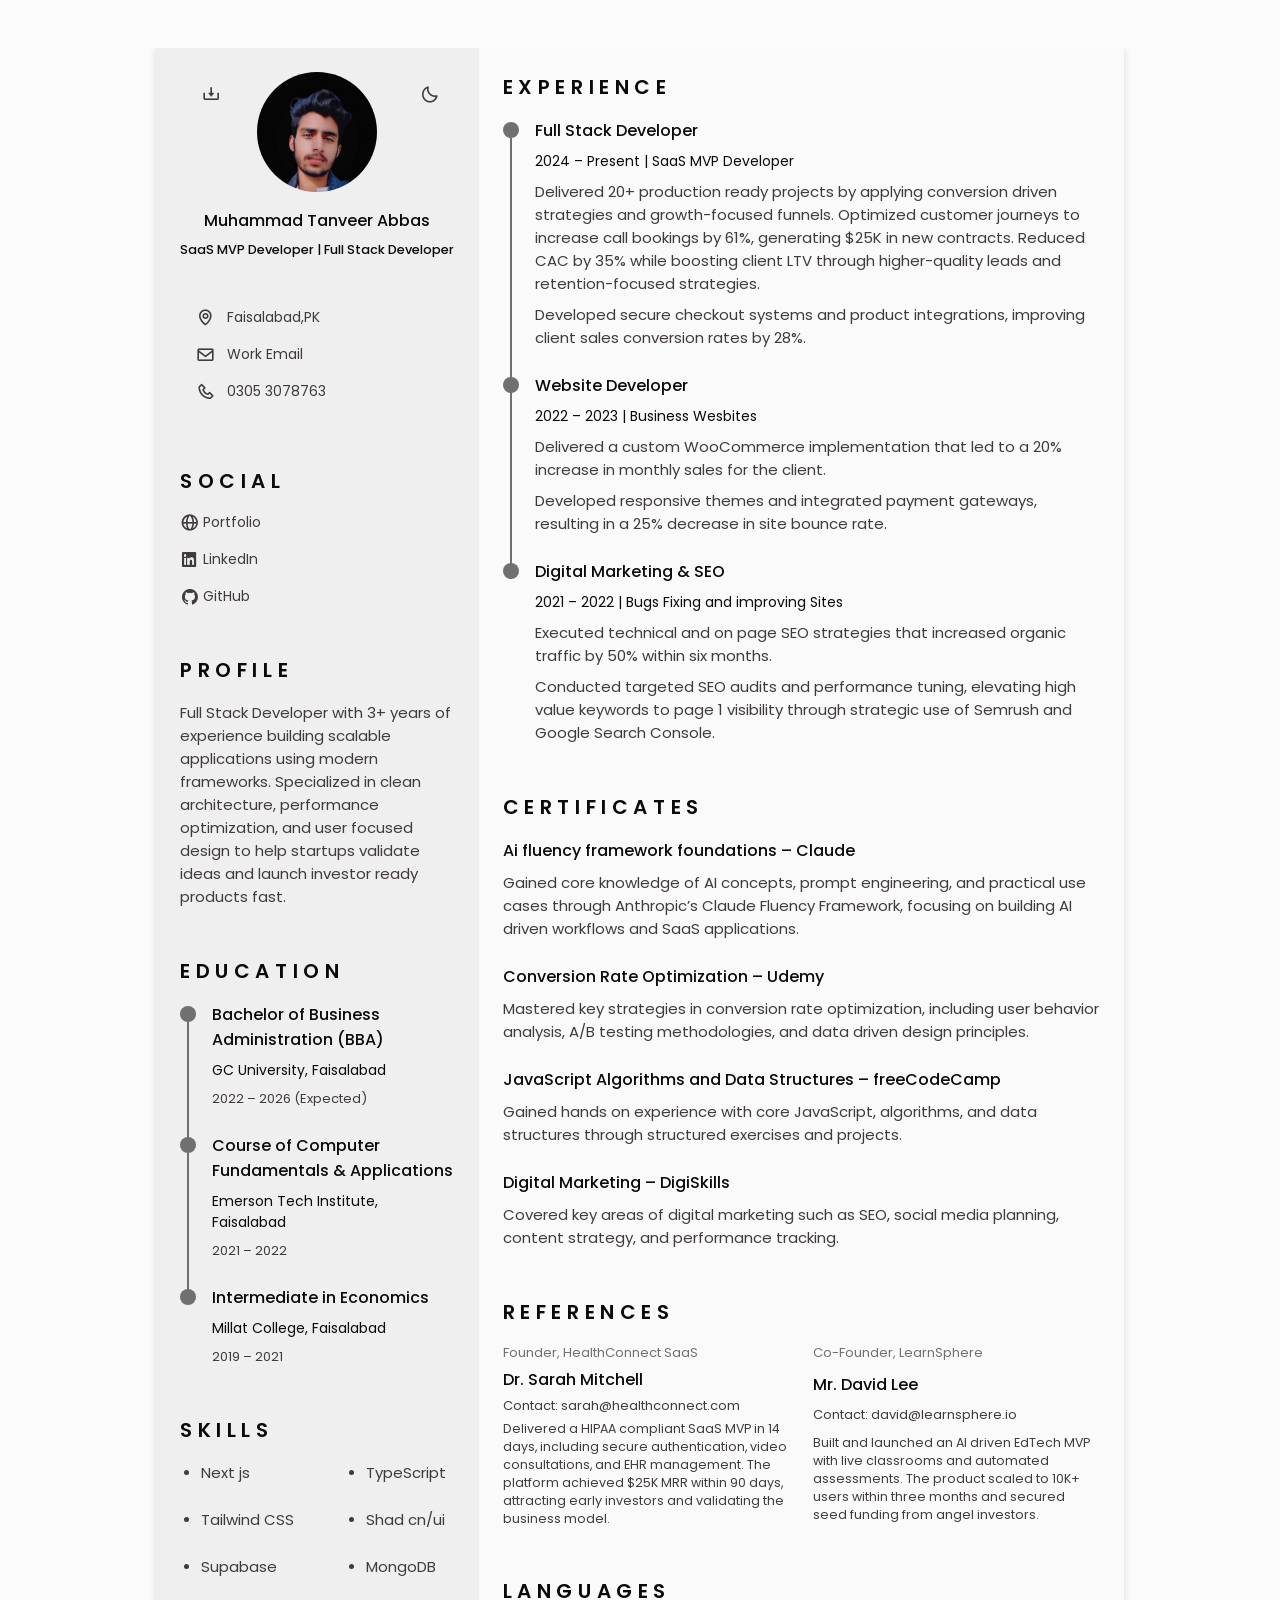
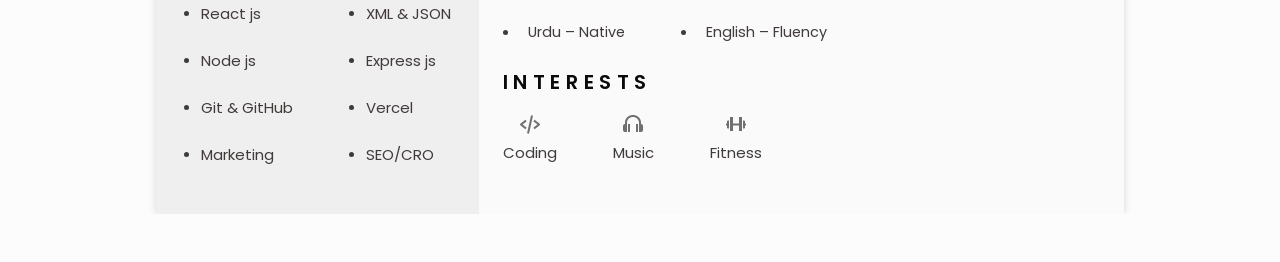
==== index.html @ c530ee08 "Fix Mistakes" ====
<!DOCTYPE html>
<html lang="en">

<head>
    <meta charset="UTF-8">
    <meta name="viewport" content="width=device-width, initial-scale=1.0">
    <link rel="stylesheet" href="https://cdn.jsdelivr.net/npm/boxicons@latest/css/boxicons.min.css">
    <link rel="shortcut icon" href="/assets/favicon.ico" type="image/x-icon">
    <link rel="stylesheet" href="/styles.css">

    <title>Tanveer - Resume</title>
</head>

<body>
    <!--========== HEADER ==========-->
    <header class="l-header" id="header">
        <nav class="nav bd-container">
            <a href="#" class="nav__logo">Tanveer</a>

            <div class="nav__menu" id="nav-menu">
                <ul class="nav__list">
                    <li class="nav__item">
                        <a href="#home" class="nav__link active-link">
                            <i class='bx bx-home nav__icon'></i>Home
                        </a>
                    </li>
                    <li class="nav__item">
                        <a href="#profile" class="nav__link">
                            <i class='bx bx-user nav__icon'></i>Profile
                        </a>
                    </li>
                    <li class="nav__item">
                        <a href="#education" class="nav__link">
                            <i class='bx bx-book nav__icon'></i>Education
                        </a>
                    </li>
                    <li class="nav__item">
                        <a href="#skills" class="nav__link">
                            <i class='bx bx-receipt nav__icon'></i>Skills
                        </a>
                    </li>
                    <li class="nav__item">
                        <a href="#experience" class="nav__link">
                            <i class='bx bx-briefcase-alt nav__icon'></i>Experience
                        </a>
                    </li>
                    <li class="nav__item">
                        <a href="#certificates" class="nav__link">
                            <i class='bx bx-award nav__icon'></i>Certificates
                        </a>
                    </li>
                    <li class="nav__item">
                        <a href="#references" class="nav__link">
                            <i class='bx bx-link-external nav__icon'></i>References
                        </a>
                    </li>
                </ul>
            </div>

            <div class="nav__toggle" id="nav-toggle">
                <i class='bx bx-grid-alt'></i>
            </div>
        </nav>
    </header>

    <main class="l-main bd-container">

        <div class="resume" id="area-cv">
            <div class="resume__left">
                <!--========== HOME ==========-->
                <section class="home" id="home">
                    <div class="home__container section bd-grid">
                        <div class="home__data bd-grid">
                            <!-- Download CV button -->
                            <button id="download-button" title="Download CV">
                                <i class="bx bx-download"></i>
                            </button>

                            <img src="assets/Me.webp" alt="" class="home__img">

                            <h1 class="home__title">Muhammad Tanveer Abbas</h1>
                            <h3 class="home__profession">SaaS MVP Developer | Full Stack Developer</h3>
                        </div>


                        <div class="home__address bd-grid">
                            <span class="home__information home__information--small">
                                <i class='bx bx-map home__icon'></i> Faisalabad,PK
                            </span>
                            <span class="home__information">
                                <i class='bx bx-envelope home__icon'></i>
                                <a href="mailto:muhammadtanveerabbas.dev@gmail.com" target="_blank" class="social__link"
                                    rel="noopener noreferrer">
                                    Work Email
                                </a>
                            </span>
                            <span class="home__information">
                                <i class='bx bx-phone home__icon'></i> 0305 3078763
                            </span>
                        </div>

                        <!-- Theme change button -->
                        <i class='bx bx-moon change-theme' title="Theme" id="theme-button"></i>
                </section>

                <!--========== SOCIAL ==========-->
                <section class="social section">
                    <h2 class="section-title">SOCIAL</h2>
                    <div class="social__container bd-grid">
                        <div class="social__group">
                            <a href="https://muhammadtanveerabbas.vercel.app/" target="_blank" class="social__link"
                                rel="noopener noreferrer">
                                <i class="bx bx-globe social__icon"></i> Portfolio
                            </a>
                            <a href="https://www.linkedin.com/in/muhammadtanveerabbas" target="_blank"
                                class="social__link" rel="noopener noreferrer">
                                <i class="bx bxl-linkedin-square social__icon"></i> LinkedIn
                            </a>
                            <a href="https://github.com/muhammadTanveerAbbas" target="_blank" class="social__link"
                                rel="noopener noreferrer">
                                <i class="bx bxl-github social__icon"></i> GitHub
                            </a>
                        </div>
                    </div>
                </section>

                <!--========== PROFILE ==========-->
                <section class="profile section" id="profile">
                    <h2 class="section-title">Profile</h2>
                    <p class="profile__description">
                        Full Stack Developer with 3+ years of experience building scalable applications using modern
                        frameworks. Specialized in clean architecture, performance optimization, and user focused design
                        to help startups validate ideas and launch investor ready products fast.
                    </p>
                </section>

                <!--========== EDUCATION ==========-->
                <section class="education section" id="education">
                    <h2 class="section-title">Education</h2>

                    <div class="education__container bd-grid">

                        <!-- BBA Program -->
                        <div class="education__content">
                            <div class="education__time">
                                <span class="education__rounder"></span>
                                <span class="education__line"></span>
                            </div>

                            <div class="education__data bd-grid">
                                <h3 class="education__title">Bachelor of Business Administration (BBA)</h3>
                                <span class="education__studies">GC University, Faisalabad</span>
                                <span class="education__year">2022 – 2026 (Expected)</span>
                            </div>
                        </div>

                        <!-- Computer Course -->
                        <div class="education__content">
                            <div class="education__time">
                                <span class="education__rounder"></span>
                                <span class="education__line"></span>
                            </div>

                            <div class="education__data bd-grid">
                                <h3 class="education__title">Course of Computer Fundamentals & Applications</h3>
                                <span class="education__studies">Emerson Tech Institute, Faisalabad</span>
                                <span class="education__year">2021 – 2022</span>
                            </div>
                        </div>

                        <!-- Intermediate -->
                        <div class="education__content">
                            <div class="education__time">
                                <span class="education__rounder"></span>
                            </div>

                            <div class="education__data bd-grid">
                                <h3 class="education__title">Intermediate in Economics</h3>
                                <span class="education__studies">Millat College, Faisalabad</span>
                                <span class="education__year">2019 – 2021</span>
                            </div>
                        </div>

                    </div>
                </section>




                <!--========== SKILLS  ==========-->
                <section class="skills section" id="skills">
                    <h2 class="section-title">Skills</h2>

                    <div class="skills__content bd-grid">
                        <ul class="skills__data">
                            <li class="skills__name">
                                <span class="skills__circle"></span> Next js
                            </li>
                            <li class="skills__name">
                                <span class="skills__circle"></span> Tailwind CSS
                            </li>
                            <li class="skills__name">
                                <span class="skills__circle"></span> Supabase
                            </li>
                            <li class="skills__name">
                                <span class="skills__circle"></span> React js
                            </li>
                            <li class="skills__name">
                                <span class="skills__circle"></span> Node js
                            </li>
                            <li class="skills__name">
                                <span class="skills__circle"></span> Git & GitHub
                            </li>
                            <li class="skills__name">
                                <span class="skills__circle"></span> Marketing
                            </li>
                        </ul>

                        <ul class="skills__data">
                            <li class="skills__name">
                                <span class="skills__circle"></span> TypeScript
                            </li>
                            <li class="skills__name">
                                <span class="skills__circle"></span> Shad cn/ui
                            </li>
                            <li class="skills__name">
                                <span class="skills__circle"></span> MongoDB
                            </li>
                            <li class="skills__name">
                                <span class="skills__circle"></span> XML & JSON
                            </li>
                            <li class="skills__name">
                                <span class="skills__circle"></span> Express js
                            </li>
                            <li class="skills__name">
                                <span class="skills__circle"></span> Vercel
                            </li>
                            <li class="skills__name">
                                <span class="skills__circle"></span> SEO/CRO
                            </li>
                        </ul>
                    </div>
                </section>


            </div>

            <div class="resume__right">
                <!--========== EXPERIENCE ==========-->
                <section class="experience section" id="experience">
                    <h2 class="section-title">Experience</h2>

                    <div class="experience__container bd-grid">

                        <!-- Full Stack Developer -->
                        <div class="experience__content">
                            <div class="experience__time">
                                <span class="experience__rounder"></span>
                                <span class="experience__line"></span>
                            </div>
                            <div class="experience__data bd-grid">
                                <h3 class="experience__title">Full Stack Developer</h3>
                                <span class="experience__company">2024 – Present | SaaS MVP Developer</span>

                                <p class="experience__description">
                                    Delivered 20+ production ready projects by applying conversion driven strategies and
                                    growth-focused funnels. Optimized customer journeys to increase call bookings by
                                    61%, generating $25K in new contracts. Reduced CAC by 35% while boosting client LTV
                                    through higher-quality leads and retention-focused strategies.
                                </p>

                                <p class="experience__description">
                                    Developed secure checkout systems and product integrations, improving
                                    client sales conversion rates by 28%.
                                </p>
                            </div>

                        </div>

                        <!-- Website Developer -->
                        <div class="experience__content">
                            <div class="experience__time">
                                <span class="experience__rounder"></span>
                                <span class="experience__line"></span>
                            </div>
                            <div class="experience__data bd-grid">
                                <h3 class="experience__title">Website Developer</h3>
                                <span class="experience__company">2022 – 2023 | Business Wesbites</span>
                                <p class="experience__description">Delivered a custom WooCommerce implementation that
                                    led to a 20% increase in monthly sales for the client.</p>
                                <p class="experience__description">Developed responsive themes and integrated payment
                                    gateways, resulting in a 25% decrease in site bounce rate.</p>
                            </div>
                        </div>

                        <!-- SEO & Digital Marketing -->
                        <div class="experience__content">
                            <div class="experience__time">
                                <span class="experience__rounder"></span>
                                <!-- No line for last item -->
                            </div>
                            <div class="experience__data bd-grid">
                                <h3 class="experience__title">Digital Marketing & SEO</h3>
                                <span class="experience__company">2021 – 2022 | Bugs Fixing and improving Sites</span>
                                <p class="experience__description">Executed technical and on page SEO strategies that
                                    increased organic traffic by 50% within six months.</p>
                                <p class="experience__description">Conducted targeted SEO audits and performance tuning,
                                    elevating high value keywords to page 1 visibility through strategic use of Semrush
                                    and Google Search Console.</p>
                            </div>
                        </div>

                    </div>
                </section>

                <!--========== CERTIFICATES ==========-->
                <section class="certificate section" id="certificates">
                    <h2 class="section-title">Certificates</h2>

                    <div class="certificate__container bd-grid">
                        <!--  Ai fluency framework foundations -->
                        <div class="certificate__content">
                            <h3 class="certificate__title">Ai fluency framework foundations – Claude</h3>
                            <p class="certificate__description">
                                Gained core knowledge of AI concepts, prompt engineering, and practical use cases
                                through Anthropic’s Claude Fluency Framework, focusing on building AI driven workflows
                                and SaaS applications.
                            </p>
                        </div>

                        <!-- Conversion Rate Optimization -->
                        <div class="certificate__content">
                            <h3 class="certificate__title">Conversion Rate Optimization – Udemy</h3>
                            <p class="certificate__description">
                                Mastered key strategies in conversion rate optimization, including user behavior
                                analysis, A/B testing methodologies,
                                and data driven design principles.
                            </p>
                        </div>

                        <!-- JavaScript Algorithms and Data Structures -->
                        <div class="certificate__content">
                            <h3 class="certificate__title">JavaScript Algorithms and Data Structures – freeCodeCamp</h3>
                            <p class="certificate__description">
                                Gained hands on experience with core JavaScript, algorithms, and data structures through
                                structured exercises and projects.
                            </p>
                        </div>

                        <!-- Digital Marketing Certificate -->
                        <div class="certificate__content">
                            <h3 class="certificate__title">Digital Marketing – DigiSkills</h3>
                            <p class="certificate__description">
                                Covered key areas of digital marketing such as SEO, social media planning, content
                                strategy, and performance tracking.
                            </p>
                        </div>

                    </div>
                </section>

                <!--========== REFERENCES ==========-->
                <section class="references section" id="references">
                    <h2 class="section-title">References</h2>

                    <div class="references__container bd-grid">

                        <!-- Healthcare SaaS Founder -->
                        <div class="references__content bd-grid">
                            <span class="references__subtitle">Founder, HealthConnect SaaS</span>
                            <h3 class="references__title">Dr. Sarah Mitchell</h3>
                            <ul class="references__contact">
                                <li>Contact: sarah@healthconnect.com</li>
                            </ul>
                            <small>
                                Delivered a HIPAA compliant SaaS MVP in 14 days, including secure authentication, video
                                consultations,
                                and EHR management. The platform achieved $25K MRR within 90 days, attracting early
                                investors
                                and validating the business model.
                            </small>
                        </div>

                        <!-- EdTech SaaS Founder -->
                        <div class="references__content bd-grid">
                            <span class="references__subtitle">Co-Founder, LearnSphere</span>
                            <h3 class="references__title">Mr. David Lee</h3>
                            <ul class="references__contact">
                                <li>Contact: david@learnsphere.io</li>
                            </ul>
                            <small>
                                Built and launched an AI driven EdTech MVP with live classrooms and automated
                                assessments.
                                The product scaled to 10K+ users within three months and secured seed funding from angel
                                investors.
                            </small>
                        </div>

                    </div>
                </section>



                <!--========== LANGUAGES ==========-->
                <section class="languages section" id="languages">
                    <h2 class="section-title">Languages</h2>
                    <div class="languages__container">
                        <ul class="languages__content bd-grid">
                            <li class="languages__name">
                                <span class="languages__circle"></span> Urdu – Native
                            </li>
                            <li class="languages__name">
                                <span class="languages__circle"></span> English – Fluency
                            </li>
                        </ul>
                    </div>
                </section>

                <!--========== INTERESTS ==========-->
                <section class="interests section" id="interests" style="margin-top: 0; padding-top: 0;">
                    <h2 class="section-title" style="margin-bottom: 1rem;">Interests</h2>
                    <div class="interests__container bd-grid">

                        <div class="interests__content">
                            <i class='bx bx-code-alt interests__icon'></i>
                            <span class="interests__name">Coding </span>
                        </div>

                        <div class="interests__content">
                            <i class='bx bx-headphone interests__icon'></i>
                            <span class="interests__name">Music</span>
                        </div>

                        <div class="interests__content">
                            <i class='bx bx-dumbbell interests__icon'></i>
                            <span class="interests__name">Fitness</span>
                        </div>

                    </div>
                </section>
    </main>

    <!--========== SCROLL TOP ==========-->
    <a href="#" class="scrolltop" id="scroll-top">
        <i class='bx bx-up-arrow-alt scrolltop__icon'></i>
    </a>
    <!--========== MAIN JS ==========-->
    <script src="/script.js"></script>
</body>

</html>
---- styles.css ----
/*===== GOOGLE FONTS =====*/
@import url('https://fonts.googleapis.com/css2?family=Poppins:wght@400;500;600&display=swap');

/*===== VARIABLES CSS =====*/
:root {
  --header-height: 3rem;

  /*========== Colors ==========*/
  --title-color: #0B0A0A;
  --text-color: #403A3A;
  --text-color-light: #707070;
  --container-color: #FAFAFA;
  --container-color-alt: #F0EFEF;
  --body-color: #FCFCFC;

  /*========== Font and typography ==========*/
  --body-font: 'Poppins', sans-serif;
  --h1-font-size: 1.5rem;
  --h2-font-size: 1.25rem;
  --h3-font-size: 1rem;
  --normal-font-size: .938rem;
  --small-font-size: .875rem;
  --smaller-font-size: .813rem;

  /*========== Font weight ==========*/
  --font-medium: 500;
  --font-semi-bold: 600;

  /*========== Margenes ==========*/
  --mb-1: .5rem;
  --mb-2: 1rem;
  --mb-3: 1.5rem;

  /*========== z index ==========*/
  --z-tooltip: 10;
  --z-fixed: 100;
}

/*========== BASE ==========*/
*,
::before,
::after {
  box-sizing: border-box;
}

html {
  scroll-behavior: smooth;
}

/*===== HIDE SCROLLBAR BUT KEEP SCROLL FUNCTIONAL =====*/
body,
html {
  overflow-y: scroll;
  scrollbar-width: none;
  /* Firefox */
  -ms-overflow-style: none;
  /* IE 10+ */
}

body::-webkit-scrollbar,
html::-webkit-scrollbar {
  display: none;
  /* Chrome, Safari, Edge */
}

/*========== Variables Dark theme ==========*/
body.dark-theme {
  --title-color: #F2F2F2;
  --text-color: #BFBFBF;
  --container-color: #212121;
  --container-color-alt: #181616;
  --body-color: #2B2B2B;
}

.home__container {
  position: relative;
}

/* shared positioning & style */
#download-button,
.change-theme {
  position: absolute;
  top: 12%;
  transform: translateY(-50%);
  font-size: 1.2rem;
  background: transparent;
  border: none;
  cursor: pointer;
  color: var(--text-color);
  transition: color .3s;
  z-index: 10;
}

/* download icon just left of the image */
#download-button {
  left: 1rem;
}

/* theme toggle just right of the image */
.change-theme {
  right: 1rem;
}

/* hover states */
#download-button:hover,
.change-theme:hover {
  color: var(--primary-color);
}


/*========== Font size variables to scale cv ==========*/
body.scale-cv {
  --h1-font-size: .938rem;
  --h2-font-size: .938rem;
  --h3-font-size: .875rem;
  --normal-font-size: .813rem;
  --small-font-size: .75rem;
  --smaller-font-size: .688rem;
}



/*========== Classes modified to reduce size and print on A4 sheet ==========*/
.scale-cv .change-theme,
.scale-cv .generate-pdf {
  display: none;
}

.scale-cv .bd-container {
  max-width: 595px;
}

.scale-cv .section {
  padding: 1.5rem 0 .80rem;
}

.scale-cv .section-title {
  margin-bottom: .75rem;
}

.scale-cv .resume__left,
.scale-cv .resume__right {
  padding: 0 1rem;
}

.scale-cv .home__img {
  width: 90px;
  height: 90px;
}

.scale-cv .home__container {
  gap: 1.5rem;
}

.scale-cv .home__data {
  gap: .25rem;
}

.scale-cv .home__address,
.scale-cv .social__container {
  gap: .75rem;
}

/* Default styles for all devices */
.home__address {
  display: grid;
  gap: 0.5rem;
  margin: 0 auto;
  /* Center by default for small devices */
  max-width: 100%;
  padding: 1rem;
}

.home__information {
  display: flex;
  align-items: center;
  gap: 0.5rem;
  font-size: 0.9rem;
}

.home__icon {
  font-size: 1.2rem;
}

.social__link {
  color: inherit;
  text-decoration: none;
  transition: color 0.3s;
}

.social__link:hover {
  color: #0078d7;
  /* Change to your preferred hover color */
}

/* For large devices (typically 992px and above) */
@media (min-width: 992px) {
  .home__address {
    margin: 0;
    /* Remove auto margin to align left */
    justify-content: start;
    /* Align content to the start */
    margin-right: auto;
    /* Push container to the left */
  }
}

.scale-cv .home__icon,
.scale-cv .social__icon,
.scale-cv .interests__icon {
  font-size: 1rem;
}

.scale-cv .education__container,
.scale-cv .experience__container,
.scale-cv .certificate__container {
  gap: 1rem;
}

.scale-cv .education__time,
.scale-cv .experience__time {
  padding-right: .5rem;
}

.scale-cv .education__rounder,
.scale-cv .experience__rounder {
  width: 11px;
  height: 11px;
  margin-top: .22rem;
}

.scale-cv .education__line,
.scale-cv .experience__line {
  width: 1px;
  height: 110%;
  transform: translate(5px, 0);
}

.scale-cv .education__data,
.scale-cv .experience__data {
  gap: .25rem;
}

.scale-cv .skills__name {
  margin-bottom: var(--mb-1);
}

.scale-cv .interests__container {
  column-gap: 2.5rem;
}

body {
  margin: 0 0 var(--header-height) 0;
  padding: 0;
  font-family: var(--body-font);
  font-size: var(--normal-font-size);
  background-color: var(--body-color);
  color: var(--text-color);
}

h1,
h2,
h3,
ul,
p {
  margin: 0;
}

h1,
h2,
h3 {
  color: var(--title-color);
  font-weight: var(--font-medium);
}

ul {
  padding: 0;
  list-style: none;
}

a {
  text-decoration: none;
}

img {
  max-width: 100%;
  height: auto;
}

/*========== CLASS CSS ==========*/
.section {
  padding: 1.5rem 0;
}

.section-title {
  font-size: var(--h2-font-size);
  color: var(--title-color);
  font-weight: var(--font-semi-bold);
  text-transform: uppercase;
  letter-spacing: .35rem;
  text-align: center;
  margin-bottom: var(--mb-3);
}

/*========== LAYOUT ==========*/
.bd-container {
  max-width: 968px;
  width: calc(100% - 3rem);
  margin-left: var(--mb-3);
  margin-right: var(--mb-3);
}

.bd-grid {
  display: grid;
  gap: 1.5rem;
}

.l-header {
  width: 100%;
  position: fixed;
  bottom: 0;
  left: 0;
  z-index: var(--z-fixed);
  background-color: var(--body-color);
  box-shadow: 0 -1px 4px rgba(0, 0, 0, .1);
  transition: .3s;
}

/*========== NAV ==========*/
.nav {
  height: var(--header-height);
  display: flex;
  justify-content: space-between;
  align-items: center;
}

@media screen and (max-width: 968px) {
  .nav__menu {
    position: fixed;
    bottom: -100%;
    left: 0;
    width: 100%;
    padding: 2rem 1.5rem;
    background-color: var(--body-color);
    box-shadow: 0 1px 4px rgba(0, 0, 0, .1);
    border-radius: 1rem 1rem 0 0;
    z-index: var(--z-fixed);
    transition: .3s;
  }
}

.nav__logo,
.nav__toggle {
  color: var(--title-color);
  font-weight: var(--font-medium);
}

.nav__toggle {
  font-size: 1.2rem;
  cursor: pointer;
}

.nav__item {
  text-align: center;
}

.nav__list {
  display: grid;
  grid-template-columns: repeat(3, 1fr);
  gap: 2rem;
}

.nav__link {
  display: flex;
  flex-direction: column;
  font-size: var(--smaller-font-size);
  color: var(--text-color-light);
  font-weight: var(--font-medium);
}

.nav__link:hover {
  color: var(--title-color);
}

.nav__icon {
  font-size: 1.2rem;
  margin-bottom: var(--mb-1);
}

/* Show menu */
.show-menu {
  bottom: var(--header-height);
}

/* Active menu link */
.active-link {
  color: var(--title-color);
}

/*========== HOME ==========*/
.home {
  position: relative;
}

.home__container {
  gap: 3rem;
}

.home__data {
  gap: .5rem;
  text-align: center;
}

.home__img {
  width: 120px;
  height: 120px;
  border-radius: 50%;
  justify-self: center;
  margin-bottom: var(--mb-1);
}

.home__title {
  font-size: var(--h3-font-size);
}

.home__profession {
  font-size: calc(var(--normal-font-size) * 0.85);
  margin-bottom: var(--mb-1);
}


.home__address {
  gap: 1rem;
}

.home__information {
  display: flex;
  align-items: center;
  font-size: var(--small-font-size);
}

.home__icon {
  font-size: 1.2rem;
  margin-right: .25rem;
}

.home__button-movil {
  display: inline-block;
  border: 2px solid var(--text-color);
  color: var(--title-color);
  padding: 1rem 2rem;
  border-radius: .25rem;
  transition: .3s;
  font-weight: var(--font-medium);
  margin-top: var(--mb-3);
}

.home__button-movil:hover {
  background-color: var(--text-color);
  color: var(--container-color);
}

/*========== SOCIAL ==========*/
.social__container {
  grid-template-columns: max-content;
  gap: 1rem;
}

.social__link {
  display: inline-flex;
  align-items: center;
  font-size: var(--small-font-size);
  color: var(--text-color);
}

.social__link:hover {
  color: var(--title-color);
}

.social__icon {
  font-size: 1.2rem;
  margin-right: .25rem;
}

/*========== PROFILE ==========*/
.profile__description {
  text-align: center;
}

/*========== EDUCATION AND EXPERIENCE ==========*/
.education__content,
.experience__content {
  display: flex;
}

.education__time,
.experience__time {
  padding-right: 1rem;
}

.education__rounder,
.experience__rounder {
  position: relative;
  display: block;
  width: 16px;
  height: 16px;
  background-color: var(--text-color-light);
  border-radius: 50%;
  margin-top: .25rem;
}

.education__line,
.experience__line {
  display: block;
  width: 2px;
  height: 110%;
  background-color: var(--text-color-light);
  transform: translate(7px, 0);
}

.education__data,
.experience__data {
  gap: .5rem;
}

.education__title,
.experience__title {
  font-size: var(--h3-font-size);
}

.education__studies,
.experience__company {
  font-size: var(--small-font-size);
  color: var(--title-color);
}

.education__year {
  font-size: var(--smaller-font-size);
}

/*========== SKILLS AND LANGUAGES ==========*/
.skills__content,
.languages__content {
  grid-template-columns: repeat(2, 1fr);
}

/* Default styles for all devices */
.languages.section {
  margin-bottom: 0;
  padding-bottom: 0;
}

.section-title {
  margin-bottom: 1rem;
  text-align: center;
  /* Center title on small devices */
}

.languages__container {
  margin-bottom: 0;
  padding-bottom: 0;
}

.languages__content {
  margin: 0;
  padding: 0;
  list-style: none;
  display: grid;
  gap: 0.5rem;
  margin: 0 auto;
  /* Center on small devices */
  max-width: max-content;
  /* Only take needed width */
}

.languages__name {
  display: flex;
  align-items: center;
  gap: 0.5rem;
  font-size: 0.9rem;
}

.languages__circle {
  display: inline-block;
  width: 8px;
  height: 8px;
  background-color: currentColor;
  border-radius: 50%;
}

/* For large devices (992px and above) */
@media (min-width: 992px) {
  .section-title {
    text-align: left;
    /* Align title to left */
  }

  .languages__content {
    margin: 0;
    /* Remove auto margin */
    margin-right: auto;
    /* Push content to the left */
    justify-content: start;
    /* Align items to start */
  }
}

.languages__content {
  gap: 0;
}

.skills__name,
.languages__name {
  display: flex;
  align-items: center;
  margin-bottom: var(--mb-3);
}

.skills__circle,
.languages__circle {
  display: inline-block;
  width: 5px;
  height: 5px;
  background-color: var(--text-color);
  border-radius: 50%;
  margin-right: .75rem;
}

/*========== CERTIFICATES ==========*/
.certificate__title {
  font-size: var(--h3-font-size);
  margin-bottom: var(--mb-1);
}

/*========== REFERENCES ==========*/
.references__content {
  gap: .25rem;
}

.references__subtitle {
  color: var(--text-color-light);
}

.references__subtitle,
.references__contact {
  font-size: var(--smaller-font-size);
}

.references__title {
  font-size: var(--h3-font-size);
}

/*========== INTERESTS ==========*/
.interests__container {
  grid-template-columns: repeat(3, 1fr);
  margin-top: var(--mb-2);
}

.interests__content {
  display: flex;
  flex-direction: column;
  align-items: center;
}

.interests__icon {
  font-size: 1.5rem;
  color: var(--text-color-light);
  margin-bottom: .25rem;
}

/* Scroll top */
.scrolltop {
  position: fixed;
  right: 1rem;
  bottom: -20%;
  display: flex;
  justify-content: center;
  align-items: center;
  padding: .3rem;
  background-color: var(--container-color-alt);
  border-radius: .4rem;
  z-index: var(--z-tooltip);
  transition: .4s;
  visibility: hidden;
}

.scrolltop__icon {
  font-size: 1.2rem;
  color: var(--text-color);
}

.show-scroll {
  visibility: visible;
  bottom: 5rem;
}

/*========== SOCIAL SECTION ==========*/
.social__container {
  display: grid;
  grid-template-columns: repeat(2, 1fr);
  /* Two columns by default */
  gap: 1.5rem;
  margin-right: auto;
  /* Default left alignment */
  max-width: 600px;
}

/* Small devices (mobile) - centered grid */
@media screen and (max-width: 767px) {
  .social__container {
    margin: 0 auto;
    /* Center the grid */
    grid-template-columns: repeat(3, 1fr);
    /* 3 columns */
    grid-template-rows: auto auto;
    /* 2 rows */
    max-width: 300px;
  }

  /* Reorder items to get 3 upper + 3 lower */
  .social__group:nth-child(1) {
    grid-column: 1 / span 3;
    /* First group takes full width */
    display: grid;
    grid-template-columns: repeat(3, 1fr);
    gap: 1rem;
  }

  .social__group:nth-child(2) {
    grid-column: 1 / span 3;
    /* Second group takes full width */
    display: grid;
    grid-template-columns: repeat(3, 1fr);
    gap: 1rem;
  }

  .social__link {
    justify-content: center;
    /* Center link content */
    text-align: center;
  }
}

/* Larger devices - original left-aligned layout */
@media screen and (min-width: 768px) {
  .social__container {
    grid-template-columns: 1fr 1fr;
    /* Two columns */
    margin-right: auto;
    /* Left alignment */
  }

  .social__group {
    display: flex;
    flex-direction: column;
    gap: 1rem;
  }

  .social__link {
    justify-content: flex-start;
    /* Left-align content */
  }
}


/* General stacked layout container */
.container {
  display: flex;
  flex-direction: column;
  align-items: center;
  gap: 2rem;
}

.upper-group,
.lower-group {
  display: flex;
  flex-direction: column;
  gap: 1rem;
}

/* Home container stacked */
.home__container {
  display: flex;
  flex-direction: column;
  align-items: center;
  gap: 1.5rem;
  text-align: center;
}

/* Skills section */
.skills__content {
  display: flex;
  justify-content: center;
  gap: 3rem;
  flex-wrap: wrap;
}

.skills__data {
  margin: 0 auto;
}

/* Languages section */
.languages__content {
  display: flex;
  justify-content: center;
  gap: 2rem;
  flex-wrap: wrap;
}


/* Large screens (968px and above) */
@media screen and (min-width: 968px) {
  body {
    margin: 3rem 0;
  }

  .bd-container {
    margin-left: auto;
    margin-right: auto;
  }

  .l-header,
  .scrolltop {
    display: none;
  }

  .resume {
    display: grid;
    grid-template-columns: 0.5fr 1fr;
    background-color: var(--container-color);
    box-shadow: 0 0 8px rgba(13, 12, 12, 0.15);
  }

  .resume__left {
    background-color: var(--container-color-alt);
  }

  .resume__left,
  .resume__right {
    padding: 0 1.5rem;
  }

  .generate-pdf {
    display: inline-block;
  }

  .section-title,
  .profile__description {
    text-align: initial;
  }

  .home__container {
    gap: 1.5rem;
  }

  .home__button-movil {
    display: none;
  }

  .references__container {
    grid-template-columns: repeat(2, 1fr);
  }

  .languages__content {
    display: grid;
    grid-template-columns: repeat(3, max-content);
    column-gap: 3.5rem;
  }

  .interests__container {
    display: grid;
    grid-template-columns: repeat(4, max-content);
    column-gap: 3.5rem;
  }
}
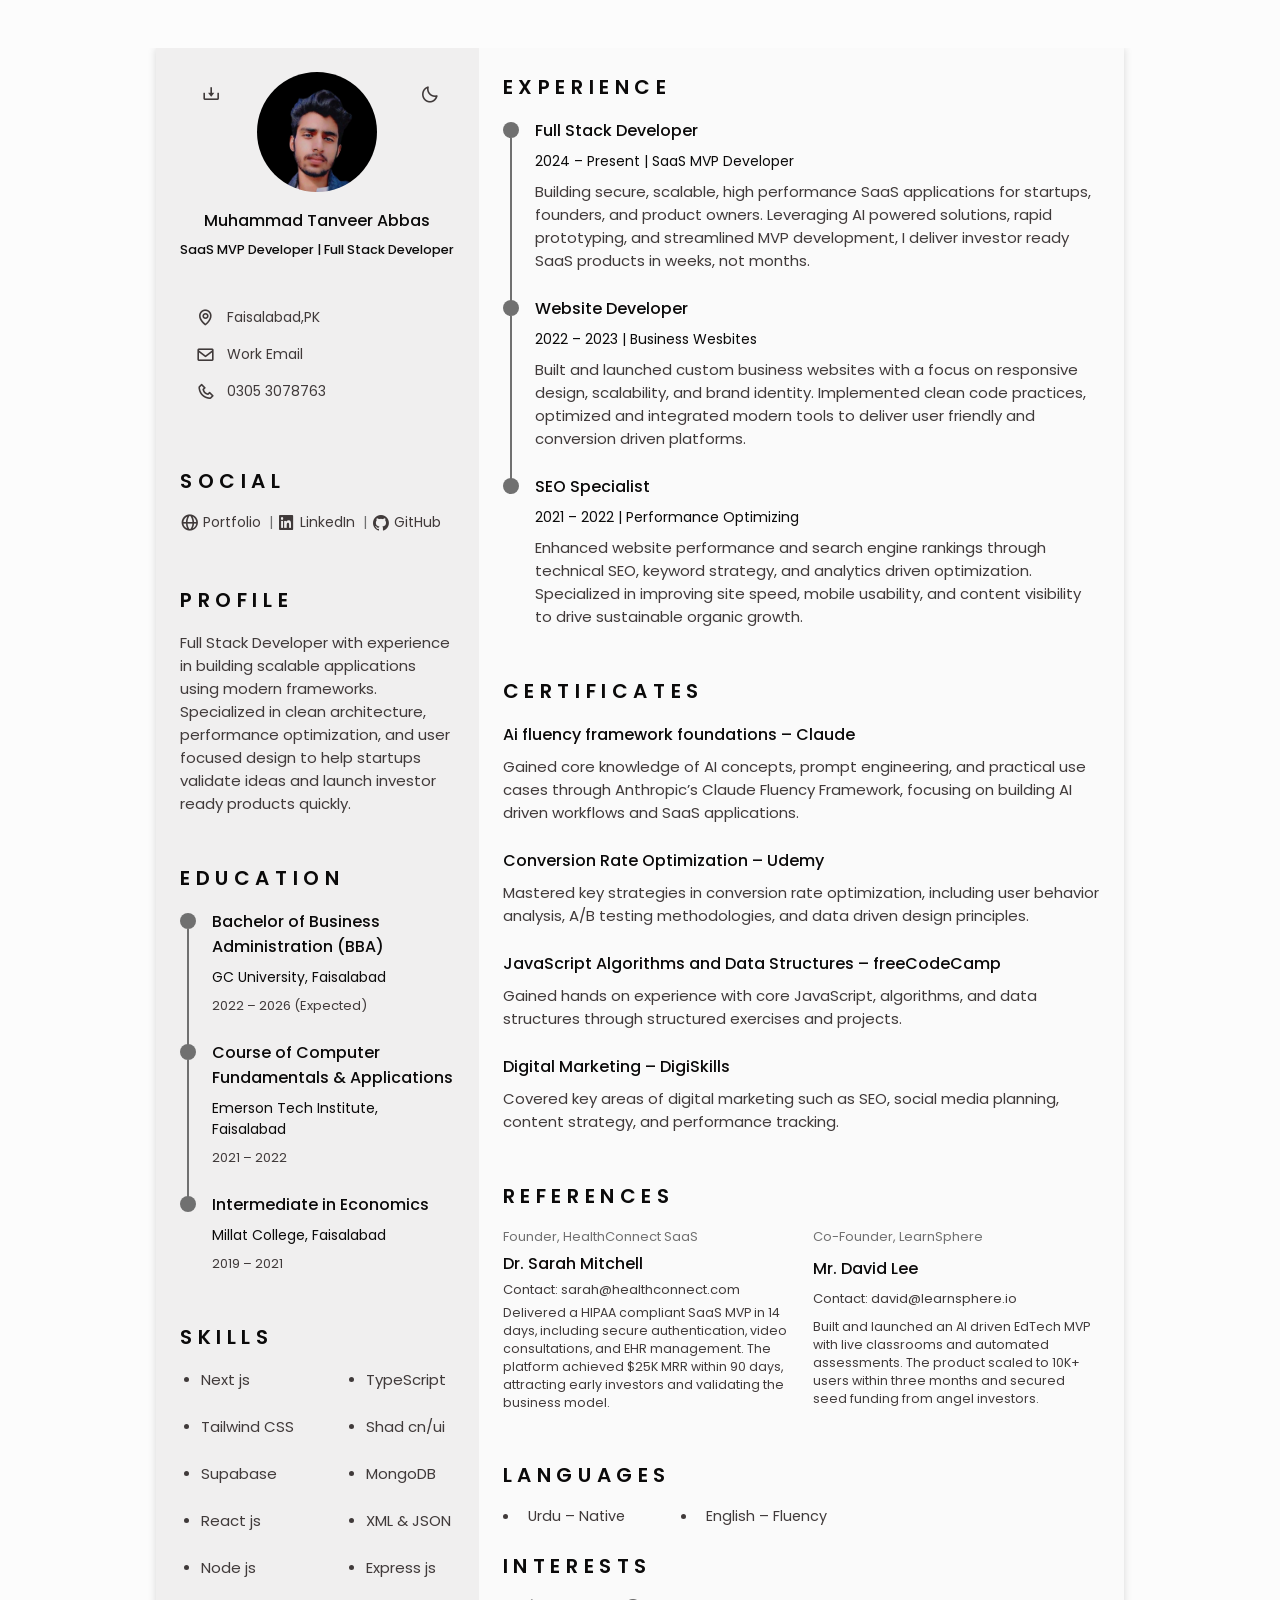
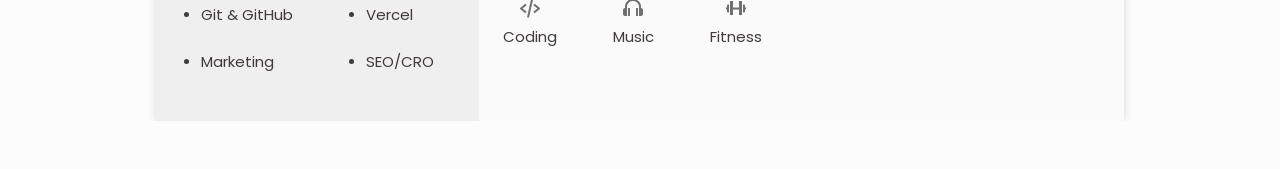
==== commit 0e04eff0: "Update" ====
--- a/index.html
+++ b/index.html
@@ -76,7 +76,7 @@
                                 <i class="bx bx-download"></i>
                             </button>
 
-                            <img src="assets/Me.webp" alt="" class="home__img">
+                            <img src="assets/Me.jpg" alt="" class="home__img">
 
                             <h1 class="home__title">Muhammad Tanveer Abbas</h1>
                             <h3 class="home__profession">SaaS MVP Developer | Full Stack Developer</h3>
@@ -128,11 +128,12 @@
                 <section class="profile section" id="profile">
                     <h2 class="section-title">Profile</h2>
                     <p class="profile__description">
-                        Full Stack Developer with 3+ years of experience building scalable applications using modern
-                        frameworks. Specialized in clean architecture, performance optimization, and user focused design
-                        to help startups validate ideas and launch investor ready products fast.
+                        Full Stack Developer with experience in building scalable applications using modern frameworks.
+                        Specialized in clean architecture, performance optimization, and user focused design to help
+                        startups validate ideas and launch investor ready products quickly.
                     </p>
                 </section>
+
 
                 <!--========== EDUCATION ==========-->
                 <section class="education section" id="education">
@@ -263,15 +264,11 @@
                                 <span class="experience__company">2024 – Present | SaaS MVP Developer</span>
 
                                 <p class="experience__description">
-                                    Delivered 20+ production ready projects by applying conversion driven strategies and
-                                    growth-focused funnels. Optimized customer journeys to increase call bookings by
-                                    61%, generating $25K in new contracts. Reduced CAC by 35% while boosting client LTV
-                                    through higher-quality leads and retention-focused strategies.
-                                </p>
-
-                                <p class="experience__description">
-                                    Developed secure checkout systems and product integrations, improving
-                                    client sales conversion rates by 28%.
+                                    Building secure, scalable, high performance SaaS applications for startups,
+                                    founders, and product owners. Leveraging
+                                    AI powered solutions, rapid prototyping, and
+                                    streamlined MVP development, I deliver investor ready SaaS products in weeks, not
+                                    months.
                                 </p>
                             </div>
 
@@ -286,27 +283,26 @@
                             <div class="experience__data bd-grid">
                                 <h3 class="experience__title">Website Developer</h3>
                                 <span class="experience__company">2022 – 2023 | Business Wesbites</span>
-                                <p class="experience__description">Delivered a custom WooCommerce implementation that
-                                    led to a 20% increase in monthly sales for the client.</p>
-                                <p class="experience__description">Developed responsive themes and integrated payment
-                                    gateways, resulting in a 25% decrease in site bounce rate.</p>
-                            </div>
-                        </div>
-
-                        <!-- SEO & Digital Marketing -->
+                                <p class="experience__description">Built and launched custom business websites with a
+                                    focus on responsive design, scalability, and brand identity. Implemented clean code
+                                    practices, optimized and integrated modern tools to deliver
+                                    user friendly and conversion driven platforms.</p>
+                            </div>
+                        </div>
+
+                        <!-- SEO Specialist -->
                         <div class="experience__content">
                             <div class="experience__time">
                                 <span class="experience__rounder"></span>
                                 <!-- No line for last item -->
                             </div>
                             <div class="experience__data bd-grid">
-                                <h3 class="experience__title">Digital Marketing & SEO</h3>
-                                <span class="experience__company">2021 – 2022 | Bugs Fixing and improving Sites</span>
-                                <p class="experience__description">Executed technical and on page SEO strategies that
-                                    increased organic traffic by 50% within six months.</p>
-                                <p class="experience__description">Conducted targeted SEO audits and performance tuning,
-                                    elevating high value keywords to page 1 visibility through strategic use of Semrush
-                                    and Google Search Console.</p>
+                                <h3 class="experience__title">SEO Specialist</h3>
+                                <span class="experience__company">2021 – 2022 | Performance Optimizing</span>
+                                <p class="experience__description">Enhanced website performance and search engine
+                                    rankings through technical SEO, keyword strategy, and analytics driven optimization.
+                                    Specialized in improving site speed, mobile usability, and content visibility to
+                                    drive sustainable organic growth.</p>
                             </div>
                         </div>
 
--- a/styles.css
+++ b/styles.css
@@ -65,11 +65,11 @@
 
 /*========== Variables Dark theme ==========*/
 body.dark-theme {
-  --title-color: #F2F2F2;
-  --text-color: #BFBFBF;
-  --container-color: #212121;
-  --container-color-alt: #181616;
-  --body-color: #2B2B2B;
+  --title-color: #FFFFFF;         /* Pure white titles for contrast */
+  --text-color: #CCCCCC;          /* Softer gray for readability */
+  --container-color: #111111;     /* Very dark gray for containers */
+  --container-color-alt: #0A0A0A; /* Almost black */
+  --body-color: #000000;          /* Pure black background */
 }
 
 .home__container {
@@ -477,6 +477,13 @@
   color: var(--title-color);
 }
 
+/* Add pipe separator between social links */
+.social__link:not(:last-child)::after {
+  content: " | ";
+  margin-left: 0.5rem;
+  color: var(--text-color-light);
+}
+
 .social__icon {
   font-size: 1.2rem;
   margin-right: .25rem;
@@ -695,70 +702,21 @@
 }
 
 /*========== SOCIAL SECTION ==========*/
+/* Default: Center social links on small and medium devices */
 .social__container {
   display: grid;
-  grid-template-columns: repeat(2, 1fr);
-  /* Two columns by default */
-  gap: 1.5rem;
-  margin-right: auto;
-  /* Default left alignment */
-  max-width: 600px;
-}
-
-/* Small devices (mobile) - centered grid */
-@media screen and (max-width: 767px) {
+  grid-template-columns: max-content;
+  gap: 1rem;
+  margin: 0 auto; /* Center by default */
+  justify-content: center;
+}
+
+/* Large devices (992px and above): Left-align social links */
+@media screen and (min-width: 992px) {
   .social__container {
-    margin: 0 auto;
-    /* Center the grid */
-    grid-template-columns: repeat(3, 1fr);
-    /* 3 columns */
-    grid-template-rows: auto auto;
-    /* 2 rows */
-    max-width: 300px;
-  }
-
-  /* Reorder items to get 3 upper + 3 lower */
-  .social__group:nth-child(1) {
-    grid-column: 1 / span 3;
-    /* First group takes full width */
-    display: grid;
-    grid-template-columns: repeat(3, 1fr);
-    gap: 1rem;
-  }
-
-  .social__group:nth-child(2) {
-    grid-column: 1 / span 3;
-    /* Second group takes full width */
-    display: grid;
-    grid-template-columns: repeat(3, 1fr);
-    gap: 1rem;
-  }
-
-  .social__link {
-    justify-content: center;
-    /* Center link content */
-    text-align: center;
-  }
-}
-
-/* Larger devices - original left-aligned layout */
-@media screen and (min-width: 768px) {
-  .social__container {
-    grid-template-columns: 1fr 1fr;
-    /* Two columns */
-    margin-right: auto;
-    /* Left alignment */
-  }
-
-  .social__group {
-    display: flex;
-    flex-direction: column;
-    gap: 1rem;
-  }
-
-  .social__link {
-    justify-content: flex-start;
-    /* Left-align content */
+    margin: 0; /* Remove auto centering */
+    margin-right: auto; /* Push to left */
+    justify-content: start;
   }
 }
 
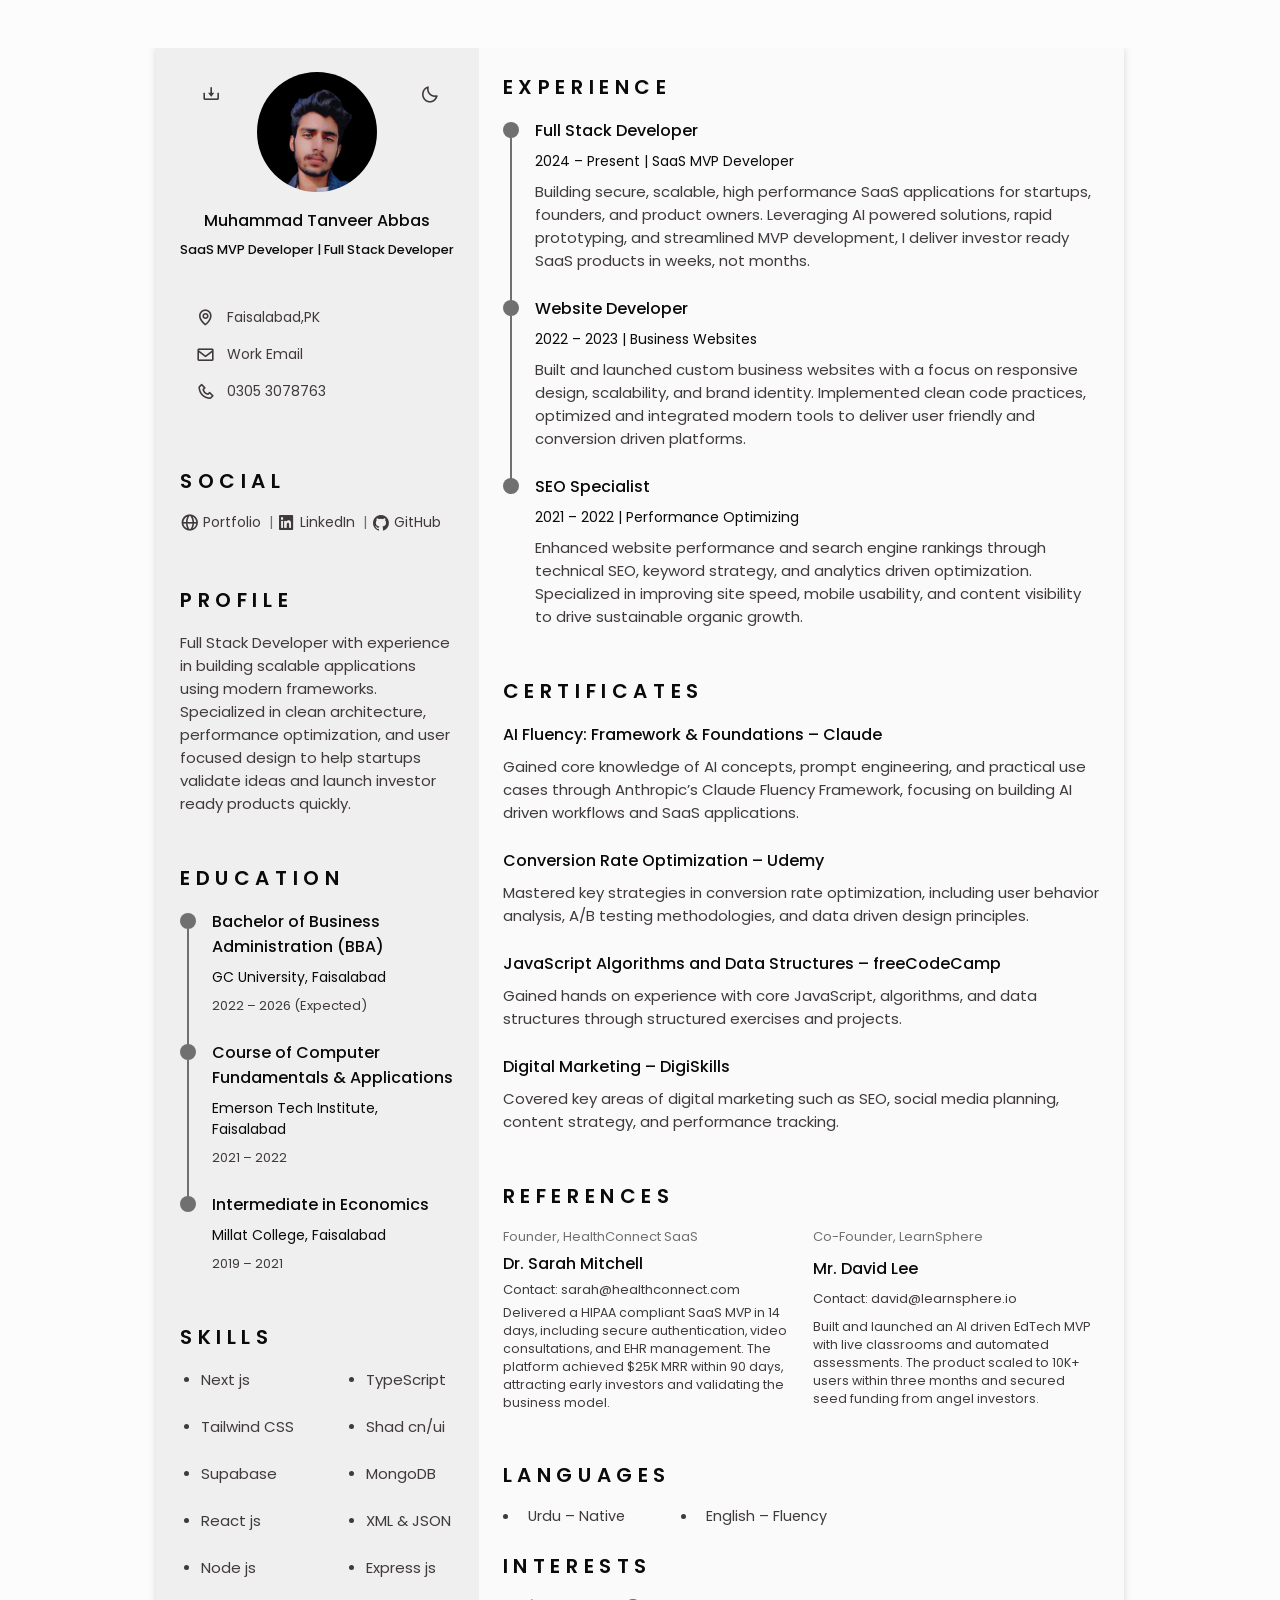
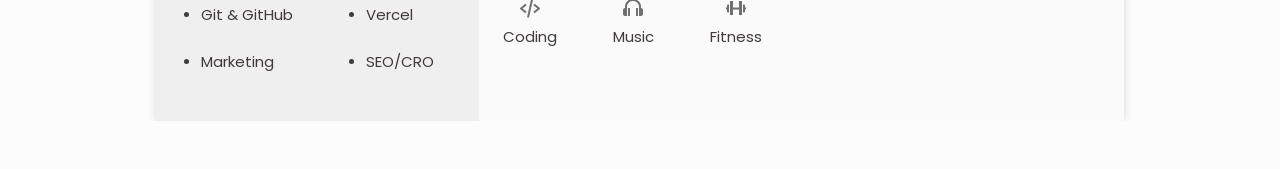
==== commit 1261c83e: "Update index.html" ====
--- a/index.html
+++ b/index.html
@@ -282,7 +282,7 @@
                             </div>
                             <div class="experience__data bd-grid">
                                 <h3 class="experience__title">Website Developer</h3>
-                                <span class="experience__company">2022 – 2023 | Business Wesbites</span>
+                                <span class="experience__company">2022 – 2023 | Business Websites</span>
                                 <p class="experience__description">Built and launched custom business websites with a
                                     focus on responsive design, scalability, and brand identity. Implemented clean code
                                     practices, optimized and integrated modern tools to deliver
@@ -316,7 +316,7 @@
                     <div class="certificate__container bd-grid">
                         <!--  Ai fluency framework foundations -->
                         <div class="certificate__content">
-                            <h3 class="certificate__title">Ai fluency framework foundations – Claude</h3>
+                            <h3 class="certificate__title">AI Fluency: Framework & Foundations – Claude</h3>
                             <p class="certificate__description">
                                 Gained core knowledge of AI concepts, prompt engineering, and practical use cases
                                 through Anthropic’s Claude Fluency Framework, focusing on building AI driven workflows
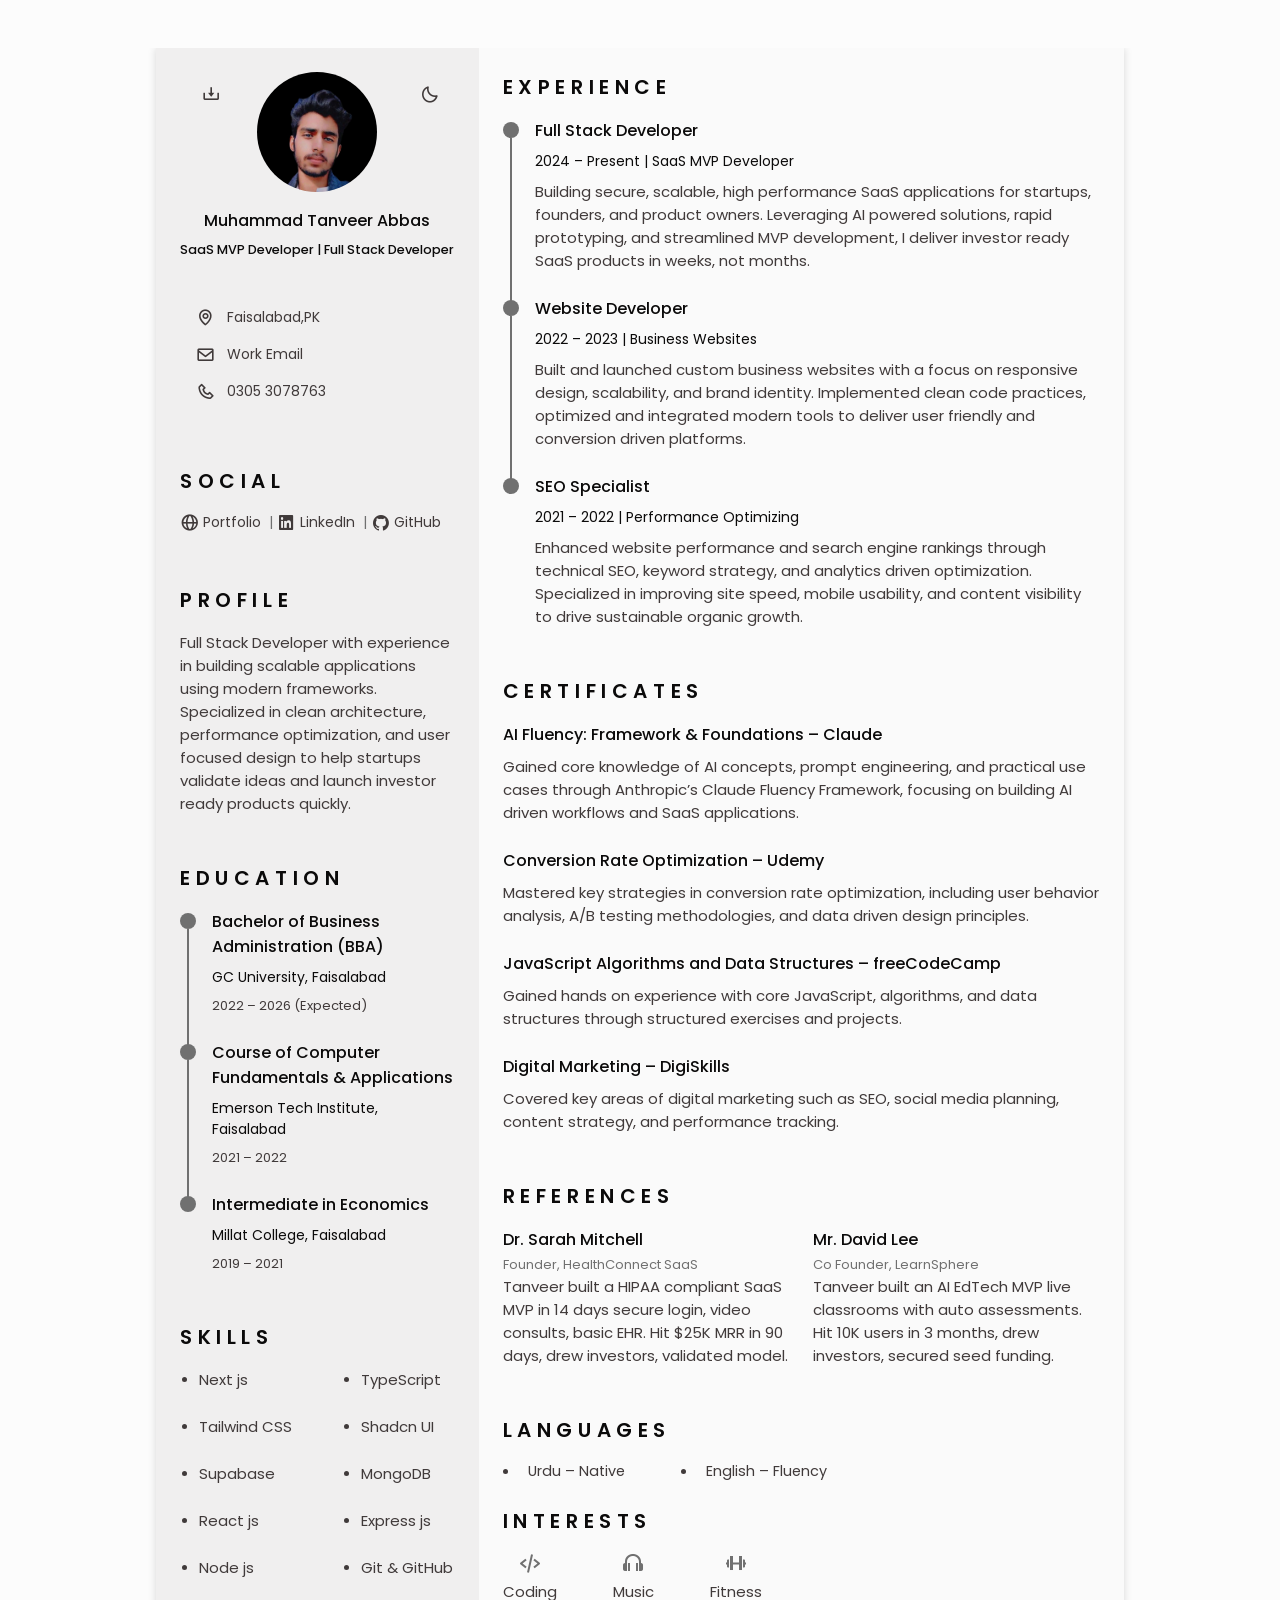
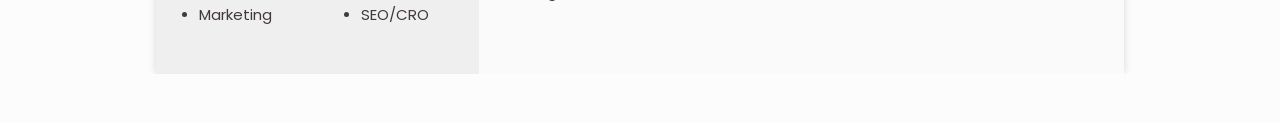
==== commit 141fbf23: "Improvements" ====
--- a/index.html
+++ b/index.html
@@ -210,32 +210,28 @@
                                 <span class="skills__circle"></span> Node js
                             </li>
                             <li class="skills__name">
+                                <span class="skills__circle"></span> Marketing
+                            </li>
+
+                        </ul>
+
+                        <ul class="skills__data">
+                            <li class="skills__name">
+                                <span class="skills__circle"></span> TypeScript
+                            </li>
+                            <li class="skills__name">
+                                <span class="skills__circle"></span> Shadcn UI
+                            </li>
+                            <li class="skills__name">
+                                <span class="skills__circle"></span> MongoDB
+                            </li>
+                            <li class="skills__name">
+                                <span class="skills__circle"></span> Express js
+                            </li>
+                            <li class="skills__name">
                                 <span class="skills__circle"></span> Git & GitHub
                             </li>
-                            <li class="skills__name">
-                                <span class="skills__circle"></span> Marketing
-                            </li>
-                        </ul>
-
-                        <ul class="skills__data">
-                            <li class="skills__name">
-                                <span class="skills__circle"></span> TypeScript
-                            </li>
-                            <li class="skills__name">
-                                <span class="skills__circle"></span> Shad cn/ui
-                            </li>
-                            <li class="skills__name">
-                                <span class="skills__circle"></span> MongoDB
-                            </li>
-                            <li class="skills__name">
-                                <span class="skills__circle"></span> XML & JSON
-                            </li>
-                            <li class="skills__name">
-                                <span class="skills__circle"></span> Express js
-                            </li>
-                            <li class="skills__name">
-                                <span class="skills__circle"></span> Vercel
-                            </li>
+
                             <li class="skills__name">
                                 <span class="skills__circle"></span> SEO/CRO
                             </li>
@@ -362,34 +358,23 @@
                     <div class="references__container bd-grid">
 
                         <!-- Healthcare SaaS Founder -->
-                        <div class="references__content bd-grid">
+                        <div class="references__content">
+                            <h3 class="references__title">Dr. Sarah Mitchell</h3>
                             <span class="references__subtitle">Founder, HealthConnect SaaS</span>
-                            <h3 class="references__title">Dr. Sarah Mitchell</h3>
-                            <ul class="references__contact">
-                                <li>Contact: sarah@healthconnect.com</li>
-                            </ul>
-                            <small>
-                                Delivered a HIPAA compliant SaaS MVP in 14 days, including secure authentication, video
-                                consultations,
-                                and EHR management. The platform achieved $25K MRR within 90 days, attracting early
-                                investors
-                                and validating the business model.
-                            </small>
+                            <p class="references__description">
+                                Tanveer built a HIPAA compliant SaaS MVP in 14 days secure login, video consults, basic
+                                EHR. Hit $25K MRR in 90 days, drew investors, validated model.
+                            </p>
                         </div>
 
                         <!-- EdTech SaaS Founder -->
-                        <div class="references__content bd-grid">
-                            <span class="references__subtitle">Co-Founder, LearnSphere</span>
+                        <div class="references__content">
                             <h3 class="references__title">Mr. David Lee</h3>
-                            <ul class="references__contact">
-                                <li>Contact: david@learnsphere.io</li>
-                            </ul>
-                            <small>
-                                Built and launched an AI driven EdTech MVP with live classrooms and automated
-                                assessments.
-                                The product scaled to 10K+ users within three months and secured seed funding from angel
-                                investors.
-                            </small>
+                            <span class="references__subtitle">Co Founder, LearnSphere</span>
+                            <p class="references__description">
+                                Tanveer built an AI EdTech MVP live classrooms with auto assessments. Hit 10K users in 3
+                                months, drew investors, secured seed funding.
+                            </p>
                         </div>
 
                     </div>
--- a/styles.css
+++ b/styles.css
@@ -740,7 +740,7 @@
 .home__container {
   display: flex;
   flex-direction: column;
-  align-items: center;
+  align-items.center;
   gap: 1.5rem;
   text-align: center;
 }
@@ -830,4 +830,4 @@
     grid-template-columns: repeat(4, max-content);
     column-gap: 3.5rem;
   }
-}
+}
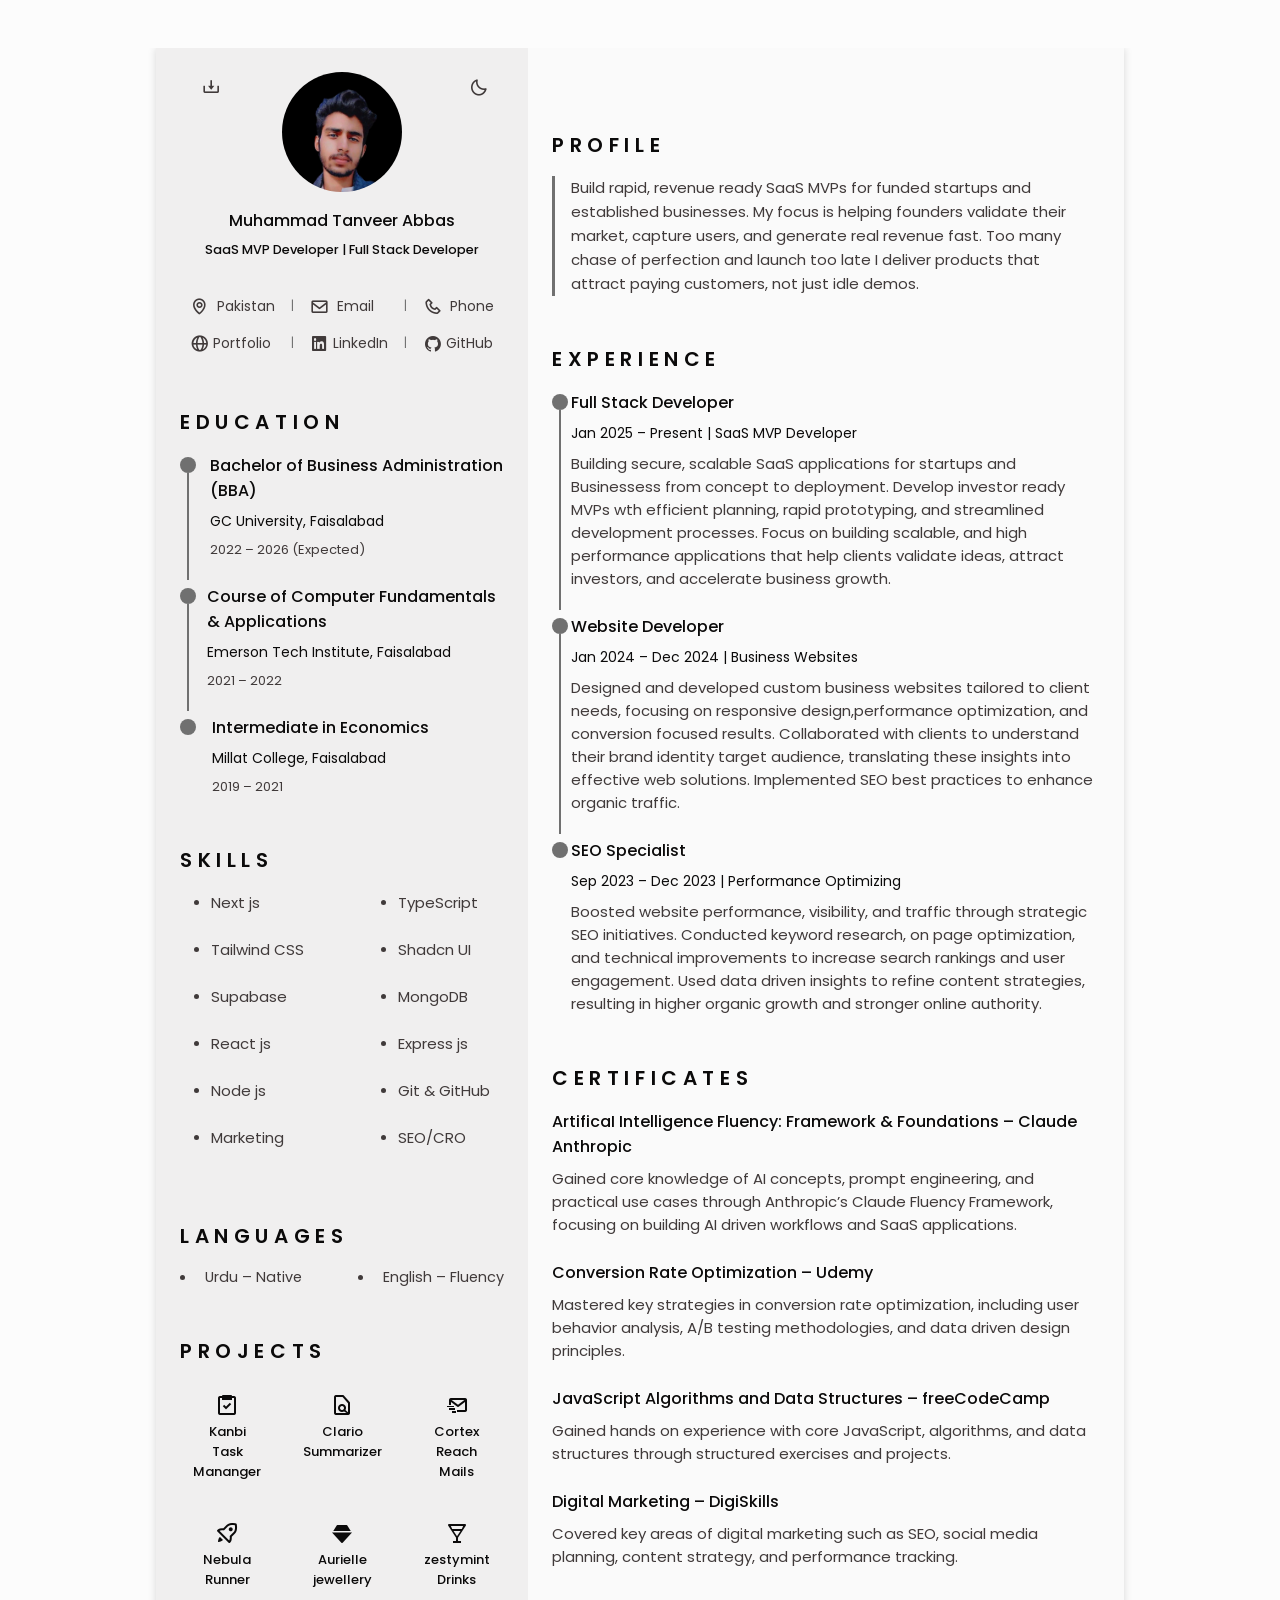
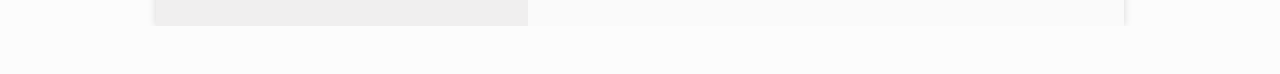
==== commit 46599f4f: "Improve UI" ====
--- a/index.html
+++ b/index.html
@@ -24,11 +24,7 @@
                             <i class='bx bx-home nav__icon'></i>Home
                         </a>
                     </li>
-                    <li class="nav__item">
-                        <a href="#profile" class="nav__link">
-                            <i class='bx bx-user nav__icon'></i>Profile
-                        </a>
-                    </li>
+
                     <li class="nav__item">
                         <a href="#education" class="nav__link">
                             <i class='bx bx-book nav__icon'></i>Education
@@ -50,8 +46,8 @@
                         </a>
                     </li>
                     <li class="nav__item">
-                        <a href="#references" class="nav__link">
-                            <i class='bx bx-link-external nav__icon'></i>References
+                        <a href="#projects" class="nav__link">
+                            <i class='bx bx-folder nav__icon'></i>Projects
                         </a>
                     </li>
                 </ul>
@@ -83,57 +79,49 @@
                         </div>
 
 
-                        <div class="home__address bd-grid">
-                            <span class="home__information home__information--small">
-                                <i class='bx bx-map home__icon'></i> Faisalabad,PK
-                            </span>
-                            <span class="home__information">
-                                <i class='bx bx-envelope home__icon'></i>
-                                <a href="mailto:muhammadtanveerabbas.dev@gmail.com" target="_blank" class="social__link"
+                        <div class="home__address">
+                            <div class="contact-row">
+                                <span class="home__information">
+                                    <i class='bx bx-map home__icon'></i> Pakistan
+                                </span>
+                                <span class="separator">|</span>
+                                <span class="home__information">
+                                    <i class='bx bx-envelope home__icon'></i>
+                                    <a href="mailto:muhammadtanveerabbas.contact@gmail.com" target="_blank"
+                                        class="social__link" rel="noopener noreferrer">
+                                        Email
+                                    </a>
+                                </span>
+                                <span class="separator">|</span>
+                                <span class="home__information">
+                                    <i class='bx bx-phone home__icon'></i>
+                                    <a href="https://wa.me/923053078763" target="_blank" class="social__link"
+                                        rel="noopener noreferrer">
+                                        Phone
+                                    </a>
+                                </span>
+                            </div>
+                            <div class="contact-row">
+                                <a href="https://muhammadtanveerabbas.vercel.app/" target="_blank" class="social__link"
                                     rel="noopener noreferrer">
-                                    Work Email
+                                    <i class="bx bx-globe home__icon"></i> Portfolio
                                 </a>
-                            </span>
-                            <span class="home__information">
-                                <i class='bx bx-phone home__icon'></i> 0305 3078763
-                            </span>
+                                <span class="separator">|</span>
+                                <a href="https://www.linkedin.com/in/muhammadtanveerabbas" target="_blank"
+                                    class="social__link" rel="noopener noreferrer">
+                                    <i class="bx bxl-linkedin-square home__icon"></i> LinkedIn
+                                </a>
+                                <span class="separator">|</span>
+                                <a href="https://github.com/muhammadTanveerAbbas" target="_blank" class="social__link"
+                                    rel="noopener noreferrer">
+                                    <i class="bx bxl-github home__icon"></i> GitHub
+                                </a>
+                            </div>
                         </div>
 
                         <!-- Theme change button -->
                         <i class='bx bx-moon change-theme' title="Theme" id="theme-button"></i>
                 </section>
-
-                <!--========== SOCIAL ==========-->
-                <section class="social section">
-                    <h2 class="section-title">SOCIAL</h2>
-                    <div class="social__container bd-grid">
-                        <div class="social__group">
-                            <a href="https://muhammadtanveerabbas.vercel.app/" target="_blank" class="social__link"
-                                rel="noopener noreferrer">
-                                <i class="bx bx-globe social__icon"></i> Portfolio
-                            </a>
-                            <a href="https://www.linkedin.com/in/muhammadtanveerabbas" target="_blank"
-                                class="social__link" rel="noopener noreferrer">
-                                <i class="bx bxl-linkedin-square social__icon"></i> LinkedIn
-                            </a>
-                            <a href="https://github.com/muhammadTanveerAbbas" target="_blank" class="social__link"
-                                rel="noopener noreferrer">
-                                <i class="bx bxl-github social__icon"></i> GitHub
-                            </a>
-                        </div>
-                    </div>
-                </section>
-
-                <!--========== PROFILE ==========-->
-                <section class="profile section" id="profile">
-                    <h2 class="section-title">Profile</h2>
-                    <p class="profile__description">
-                        Full Stack Developer with experience in building scalable applications using modern frameworks.
-                        Specialized in clean architecture, performance optimization, and user focused design to help
-                        startups validate ideas and launch investor ready products quickly.
-                    </p>
-                </section>
-
 
                 <!--========== EDUCATION ==========-->
                 <section class="education section" id="education">
@@ -239,10 +227,82 @@
                     </div>
                 </section>
 
+                <!--========== LANGUAGES ==========-->
+                <section class="languages section" id="languages">
+                    <h2 class="section-title">Languages</h2>
+                    <div class="languages__container">
+                        <ul class="languages__content bd-grid">
+                            <li class="languages__name">
+                                <span class="languages__circle"></span> Urdu – Native
+                            </li>
+                            <li class="languages__name">
+                                <span class="languages__circle"></span> English – Fluency
+                            </li>
+                        </ul>
+                    </div>
+                </section>
+
+                <!--========== PROJECTS ==========-->
+                <section class="projects section" id="projects">
+                    <h2 class="section-title">Projects</h2>
+                    <div class="projects__container">
+                        <a href="https://kanbi.vercel.app/" target="_blank" rel="noopener noreferrer"
+                            class="projects__item">
+                            <i class='bx bx-task projects__icon'></i>
+                            <span class="projects__name">Kanbi Task Mananger</span>
+                        </a>
+                        <a href="https://clario-summarizer.vercel.app/" target="_blank" rel="noopener noreferrer"
+                            class="projects__item">
+                            <i class='bx bx-file-find projects__icon'></i>
+                            <span class="projects__name">Clario Summarizer</span>
+                        </a>
+                        <a href="https://cortexreach.vercel.app/" target="_blank" rel="noopener noreferrer"
+                            class="projects__item">
+                            <i class='bx bx-mail-send projects__icon'></i>
+                            <span class="projects__name">Cortex Reach Mails</span>
+                        </a>
+                        <a href="https://nebula-space-runner.vercel.app/" target="_blank" rel="noopener noreferrer"
+                            class="projects__item">
+                            <i class='bx bx-rocket projects__icon'></i>
+                            <span class="projects__name">Nebula Runner</span>
+                        </a>
+                        <a href="https://aurielle-jewellery.vercel.app/" target="_blank" rel="noopener noreferrer"
+                            class="projects__item">
+                            <i class='bx bxs-diamond projects__icon'></i>
+                            <span class="projects__name">Aurielle jewellery</span>
+                        </a>
+                        <a href="https://zestymint.vercel.app/" target="_blank" rel="noopener noreferrer"
+                            class="projects__item">
+                            <i class='bx bx-drink projects__icon'></i>
+                            <span class="projects__name">zestymint Drinks</span>
+                        </a>
+                    </div>
+                </section>
+
 
             </div>
 
             <div class="resume__right">
+                <!--========== HEADER ACCENT ==========-->
+                <div class="header-accent">
+                    <div class="accent-dots">
+                        <span class="dot"></span>
+                        <span class="dot"></span>
+                        <span class="dot"></span>
+                    </div>
+                </div>
+
+                <!--========== PROFILE ==========-->
+                <section class="profile section" id="profile">
+                    <h2 class="section-title">Profile</h2>
+                    <p class="profile__description">
+                        Build rapid, revenue ready SaaS MVPs for funded startups and established businesses. My focus is
+                        helping founders validate their market, capture users, and generate real revenue fast. Too many
+                        chase of perfection and launch too late I deliver products that attract paying customers, not
+                        just idle demos.
+                    </p>
+                </section>
+
                 <!--========== EXPERIENCE ==========-->
                 <section class="experience section" id="experience">
                     <h2 class="section-title">Experience</h2>
@@ -257,14 +317,14 @@
                             </div>
                             <div class="experience__data bd-grid">
                                 <h3 class="experience__title">Full Stack Developer</h3>
-                                <span class="experience__company">2024 – Present | SaaS MVP Developer</span>
+                                <span class="experience__company">Jan 2025 – Present | SaaS MVP Developer</span>
 
                                 <p class="experience__description">
-                                    Building secure, scalable, high performance SaaS applications for startups,
-                                    founders, and product owners. Leveraging
-                                    AI powered solutions, rapid prototyping, and
-                                    streamlined MVP development, I deliver investor ready SaaS products in weeks, not
-                                    months.
+                                    Building secure, scalable SaaS applications for startups and Businessess from
+                                    concept to deployment. Develop investor ready MVPs wth efficient
+                                    planning, rapid prototyping, and streamlined development processes. Focus on
+                                    building scalable, and high performance applications that help clients
+                                    validate ideas, attract investors, and accelerate business growth.
                                 </p>
                             </div>
 
@@ -278,11 +338,14 @@
                             </div>
                             <div class="experience__data bd-grid">
                                 <h3 class="experience__title">Website Developer</h3>
-                                <span class="experience__company">2022 – 2023 | Business Websites</span>
-                                <p class="experience__description">Built and launched custom business websites with a
-                                    focus on responsive design, scalability, and brand identity. Implemented clean code
-                                    practices, optimized and integrated modern tools to deliver
-                                    user friendly and conversion driven platforms.</p>
+                                <span class="experience__company">Jan 2024 – Dec 2024 | Business Websites</span>
+                                <p class="experience__description">
+                                    Designed and developed custom business websites tailored to client needs, focusing
+                                    on responsive design,performance optimization, and conversion focused results.
+                                    Collaborated with clients to understand their brand identity target
+                                    audience, translating these insights into effective web solutions. Implemented SEO
+                                    best practices to enhance organic traffic.
+                                </p>
                             </div>
                         </div>
 
@@ -294,11 +357,14 @@
                             </div>
                             <div class="experience__data bd-grid">
                                 <h3 class="experience__title">SEO Specialist</h3>
-                                <span class="experience__company">2021 – 2022 | Performance Optimizing</span>
-                                <p class="experience__description">Enhanced website performance and search engine
-                                    rankings through technical SEO, keyword strategy, and analytics driven optimization.
-                                    Specialized in improving site speed, mobile usability, and content visibility to
-                                    drive sustainable organic growth.</p>
+                                <span class="experience__company">Sep 2023 – Dec 2023 | Performance Optimizing</span>
+                                <p class="experience__description">
+                                    Boosted website performance, visibility, and traffic through strategic SEO
+                                    initiatives. Conducted keyword research, on page optimization, and technical
+                                    improvements to increase search rankings and user engagement. Used data driven
+                                    insights to refine content strategies, resulting in higher organic growth and
+                                    stronger online authority.
+                                </p>
                             </div>
                         </div>
 
@@ -312,7 +378,8 @@
                     <div class="certificate__container bd-grid">
                         <!--  Ai fluency framework foundations -->
                         <div class="certificate__content">
-                            <h3 class="certificate__title">AI Fluency: Framework & Foundations – Claude</h3>
+                            <h3 class="certificate__title">ArtificaI Intelligence Fluency: Framework & Foundations –
+                                Claude Anthropic</h3>
                             <p class="certificate__description">
                                 Gained core knowledge of AI concepts, prompt engineering, and practical use cases
                                 through Anthropic’s Claude Fluency Framework, focusing on building AI driven workflows
@@ -351,74 +418,7 @@
                     </div>
                 </section>
 
-                <!--========== REFERENCES ==========-->
-                <section class="references section" id="references">
-                    <h2 class="section-title">References</h2>
-
-                    <div class="references__container bd-grid">
-
-                        <!-- Healthcare SaaS Founder -->
-                        <div class="references__content">
-                            <h3 class="references__title">Dr. Sarah Mitchell</h3>
-                            <span class="references__subtitle">Founder, HealthConnect SaaS</span>
-                            <p class="references__description">
-                                Tanveer built a HIPAA compliant SaaS MVP in 14 days secure login, video consults, basic
-                                EHR. Hit $25K MRR in 90 days, drew investors, validated model.
-                            </p>
-                        </div>
-
-                        <!-- EdTech SaaS Founder -->
-                        <div class="references__content">
-                            <h3 class="references__title">Mr. David Lee</h3>
-                            <span class="references__subtitle">Co Founder, LearnSphere</span>
-                            <p class="references__description">
-                                Tanveer built an AI EdTech MVP live classrooms with auto assessments. Hit 10K users in 3
-                                months, drew investors, secured seed funding.
-                            </p>
-                        </div>
-
-                    </div>
-                </section>
-
-
-
-                <!--========== LANGUAGES ==========-->
-                <section class="languages section" id="languages">
-                    <h2 class="section-title">Languages</h2>
-                    <div class="languages__container">
-                        <ul class="languages__content bd-grid">
-                            <li class="languages__name">
-                                <span class="languages__circle"></span> Urdu – Native
-                            </li>
-                            <li class="languages__name">
-                                <span class="languages__circle"></span> English – Fluency
-                            </li>
-                        </ul>
-                    </div>
-                </section>
-
-                <!--========== INTERESTS ==========-->
-                <section class="interests section" id="interests" style="margin-top: 0; padding-top: 0;">
-                    <h2 class="section-title" style="margin-bottom: 1rem;">Interests</h2>
-                    <div class="interests__container bd-grid">
-
-                        <div class="interests__content">
-                            <i class='bx bx-code-alt interests__icon'></i>
-                            <span class="interests__name">Coding </span>
-                        </div>
-
-                        <div class="interests__content">
-                            <i class='bx bx-headphone interests__icon'></i>
-                            <span class="interests__name">Music</span>
-                        </div>
-
-                        <div class="interests__content">
-                            <i class='bx bx-dumbbell interests__icon'></i>
-                            <span class="interests__name">Fitness</span>
-                        </div>
-
-                    </div>
-                </section>
+
     </main>
 
     <!--========== SCROLL TOP ==========-->
--- a/styles.css
+++ b/styles.css
@@ -161,25 +161,35 @@
   gap: .75rem;
 }
 
-/* Default styles for all devices */
 .home__address {
   display: grid;
-  gap: 0.5rem;
+  grid-template-columns: repeat(5, auto);
+  align-items: center;
+  justify-content: center;
+  gap: 0.4rem;
   margin: 0 auto;
-  /* Center by default for small devices */
-  max-width: 100%;
-  padding: 1rem;
+  padding: 0.3rem;
+  font-size: 0.75rem;
+}
+
+.contact-row {
+  display: contents;
 }
 
 .home__information {
   display: flex;
   align-items: center;
-  gap: 0.5rem;
+  gap: 0.25rem;
   font-size: 0.9rem;
 }
 
+.separator {
+  color: var(--text-color-light);
+  font-size: 0.75rem;
+}
+
 .home__icon {
-  font-size: 1.2rem;
+  font-size: 0.9rem;
 }
 
 .social__link {
@@ -190,20 +200,9 @@
 
 .social__link:hover {
   color: #0078d7;
-  /* Change to your preferred hover color */
-}
-
-/* For large devices (typically 992px and above) */
-@media (min-width: 992px) {
-  .home__address {
-    margin: 0;
-    /* Remove auto margin to align left */
-    justify-content: start;
-    /* Align content to the start */
-    margin-right: auto;
-    /* Push container to the left */
-  }
-}
+}
+
+
 
 .scale-cv .home__icon,
 .scale-cv .social__icon,
@@ -243,6 +242,22 @@
 
 .scale-cv .skills__name {
   margin-bottom: var(--mb-1);
+}
+
+.scale-cv .projects__container {
+  gap: 0.5rem;
+}
+
+.scale-cv .projects__item {
+  padding: 0.25rem;
+}
+
+.scale-cv .projects__icon {
+  font-size: 1rem;
+}
+
+.scale-cv .projects__name {
+  font-size: 0.65rem;
 }
 
 .scale-cv .interests__container {
@@ -349,6 +364,8 @@
   }
 }
 
+
+
 .nav__logo,
 .nav__toggle {
   color: var(--title-color);
@@ -477,21 +494,60 @@
   color: var(--title-color);
 }
 
-/* Add pipe separator between social links */
-.social__link:not(:last-child)::after {
-  content: " | ";
-  margin-left: 0.5rem;
-  color: var(--text-color-light);
-}
-
 .social__icon {
   font-size: 1.2rem;
   margin-right: .25rem;
 }
 
+/*========== HEADER ACCENT ==========*/
+.header-accent {
+  padding: 1.5rem 0 0.5rem;
+  display: flex;
+  justify-content: center;
+}
+
+.accent-dots {
+  display: flex;
+  gap: 0.5rem;
+  align-items: center;
+}
+
+.accent-dots .dot {
+  width: 8px;
+  height: 8px;
+  border-radius: 50%;
+  background-color: var(--accent-color);
+  animation: pulse 2s ease-in-out infinite;
+}
+
+.accent-dots .dot:nth-child(2) {
+  animation-delay: 0.3s;
+  width: 10px;
+  height: 10px;
+}
+
+.accent-dots .dot:nth-child(3) {
+  animation-delay: 0.6s;
+}
+
+@keyframes pulse {
+  0%, 100% {
+    opacity: 0.4;
+    transform: scale(1);
+  }
+  50% {
+    opacity: 1;
+    transform: scale(1.2);
+  }
+}
+
 /*========== PROFILE ==========*/
 .profile__description {
-  text-align: center;
+  text-align: left;
+  padding: 0 1rem;
+  line-height: 1.6;
+  border-left: 3px solid var(--text-color-light);
+  padding-left: 1rem;
 }
 
 /*========== EDUCATION AND EXPERIENCE ==========*/
@@ -503,6 +559,7 @@
 .education__time,
 .experience__time {
   padding-right: 1rem;
+  min-width: 16px;
 }
 
 .education__rounder,
@@ -514,13 +571,14 @@
   background-color: var(--text-color-light);
   border-radius: 50%;
   margin-top: .25rem;
+  flex-shrink: 0;
 }
 
 .education__line,
 .experience__line {
   display: block;
   width: 2px;
-  height: 110%;
+  height: 100%;
   background-color: var(--text-color-light);
   transform: translate(7px, 0);
 }
@@ -612,11 +670,12 @@
   }
 }
 
-.languages__content {
-  gap: 0;
-}
-
-.skills__name,
+.skills__name {
+  display: flex;
+  align-items: center;
+  margin-bottom: var(--mb-3);
+}
+
 .languages__name {
   display: flex;
   align-items: center;
@@ -657,6 +716,41 @@
   font-size: var(--h3-font-size);
 }
 
+/*========== PROJECTS ==========*/
+.projects__container {
+  display: grid;
+  grid-template-columns: repeat(3, 1fr);
+  gap: 0.75rem;
+  margin-top: var(--mb-1);
+}
+
+.projects__item {
+  display: flex;
+  flex-direction: column;
+  align-items: center;
+  gap: 0.25rem;
+  padding: 0.5rem;
+  transition: transform 0.3s;
+  text-decoration: none;
+  color: var(--text-color);
+}
+
+.projects__item:hover {
+  transform: translateY(-3px);
+}
+
+.projects__icon {
+  font-size: 1.25rem;
+  color: var(--title-color);
+}
+
+.projects__name {
+  font-size: var(--smaller-font-size);
+  font-weight: var(--font-medium);
+  text-align: center;
+  color: var(--title-color);
+}
+
 /*========== INTERESTS ==========*/
 .interests__container {
   grid-template-columns: repeat(3, 1fr);
@@ -702,22 +796,12 @@
 }
 
 /*========== SOCIAL SECTION ==========*/
-/* Default: Center social links on small and medium devices */
 .social__container {
-  display: grid;
-  grid-template-columns: max-content;
+  display: flex;
+  align-items: center;
+  justify-content: center;
   gap: 1rem;
-  margin: 0 auto; /* Center by default */
-  justify-content: center;
-}
-
-/* Large devices (992px and above): Left-align social links */
-@media screen and (min-width: 992px) {
-  .social__container {
-    margin: 0; /* Remove auto centering */
-    margin-right: auto; /* Push to left */
-    justify-content: start;
-  }
+  margin: 0 auto;
 }
 
 
@@ -784,9 +868,10 @@
 
   .resume {
     display: grid;
-    grid-template-columns: 0.5fr 1fr;
+    grid-template-columns: 0.4fr 1.2fr;
     background-color: var(--container-color);
     box-shadow: 0 0 8px rgba(13, 12, 12, 0.15);
+    column-gap: 0;
   }
 
   .resume__left {
@@ -807,6 +892,10 @@
     text-align: initial;
   }
 
+  .header-accent {
+    padding: 2rem 0 1rem;
+  }
+
   .home__container {
     gap: 1.5rem;
   }
@@ -821,13 +910,27 @@
 
   .languages__content {
     display: grid;
-    grid-template-columns: repeat(3, max-content);
+    grid-template-columns: repeat(2, max-content);
     column-gap: 3.5rem;
+  }
+
+  .projects__container {
+    grid-template-columns: repeat(3, 1fr);
+    gap: 1rem;
+  }
+
+  .projects__item {
+    padding: 0.75rem;
+  }
+
+  .projects__icon {
+    font-size: 1.5rem;
   }
 
   .interests__container {
     display: grid;
-    grid-template-columns: repeat(4, max-content);
-    column-gap: 3.5rem;
+    grid-template-columns: repeat(3, max-content);
+    column-gap: 2rem;
+    padding-left: 1rem;
   }
 }
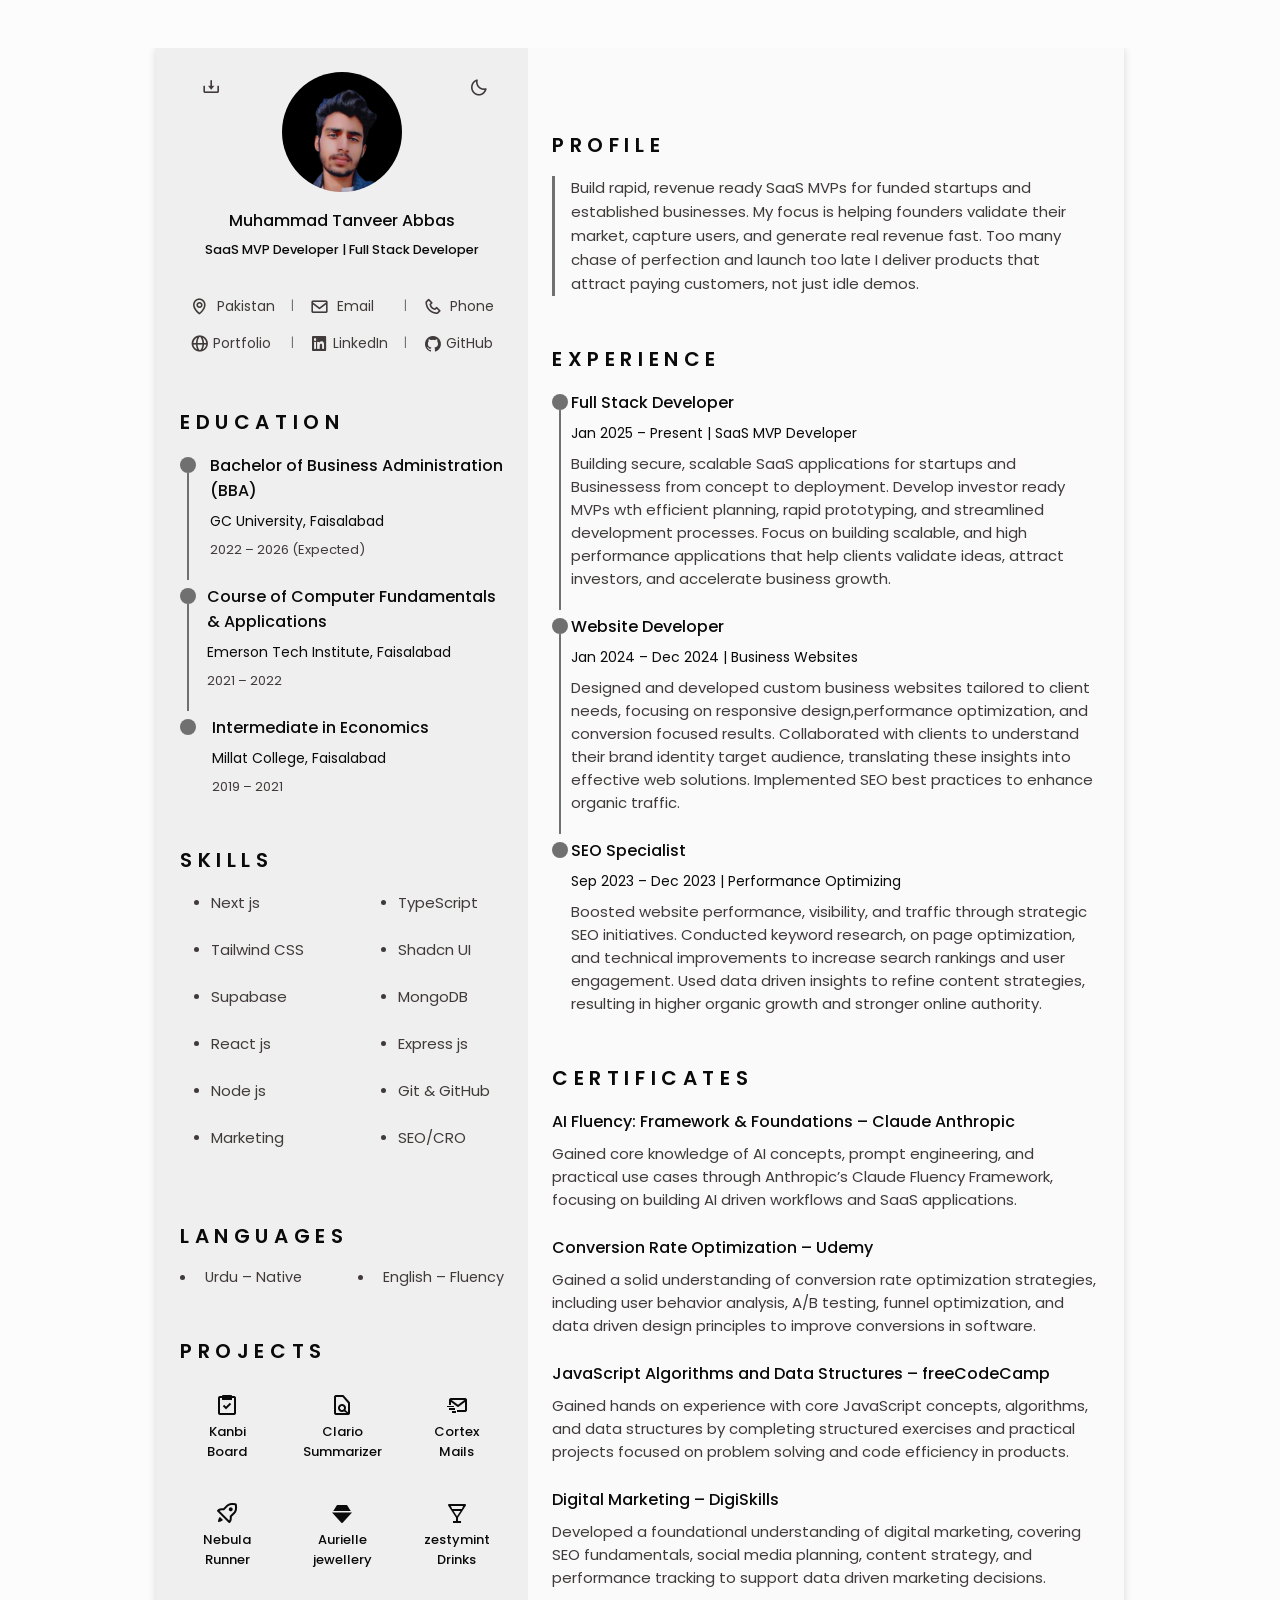
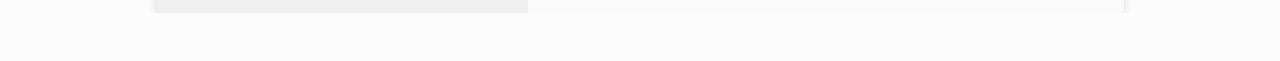
==== commit b9304304: "Update index.html" ====
--- a/index.html
+++ b/index.html
@@ -249,7 +249,7 @@
                         <a href="https://kanbi.vercel.app/" target="_blank" rel="noopener noreferrer"
                             class="projects__item">
                             <i class='bx bx-task projects__icon'></i>
-                            <span class="projects__name">Kanbi Task Mananger</span>
+                            <span class="projects__name">Kanbi Board</span>
                         </a>
                         <a href="https://clario-summarizer.vercel.app/" target="_blank" rel="noopener noreferrer"
                             class="projects__item">
@@ -259,7 +259,7 @@
                         <a href="https://cortexreach.vercel.app/" target="_blank" rel="noopener noreferrer"
                             class="projects__item">
                             <i class='bx bx-mail-send projects__icon'></i>
-                            <span class="projects__name">Cortex Reach Mails</span>
+                            <span class="projects__name">Cortex Mails</span>
                         </a>
                         <a href="https://nebula-space-runner.vercel.app/" target="_blank" rel="noopener noreferrer"
                             class="projects__item">
@@ -378,7 +378,7 @@
                     <div class="certificate__container bd-grid">
                         <!--  Ai fluency framework foundations -->
                         <div class="certificate__content">
-                            <h3 class="certificate__title">ArtificaI Intelligence Fluency: Framework & Foundations –
+                            <h3 class="certificate__title">AI Fluency: Framework & Foundations –
                                 Claude Anthropic</h3>
                             <p class="certificate__description">
                                 Gained core knowledge of AI concepts, prompt engineering, and practical use cases
@@ -391,9 +391,9 @@
                         <div class="certificate__content">
                             <h3 class="certificate__title">Conversion Rate Optimization – Udemy</h3>
                             <p class="certificate__description">
-                                Mastered key strategies in conversion rate optimization, including user behavior
-                                analysis, A/B testing methodologies,
-                                and data driven design principles.
+                                Gained a solid understanding of conversion rate optimization strategies, including user
+                                behavior analysis, A/B testing, funnel optimization, and data driven design principles
+                                to improve conversions in software.
                             </p>
                         </div>
 
@@ -401,8 +401,9 @@
                         <div class="certificate__content">
                             <h3 class="certificate__title">JavaScript Algorithms and Data Structures – freeCodeCamp</h3>
                             <p class="certificate__description">
-                                Gained hands on experience with core JavaScript, algorithms, and data structures through
-                                structured exercises and projects.
+                                Gained hands on experience with core JavaScript concepts, algorithms, and data
+                                structures by completing structured exercises and practical projects focused on
+                                problem solving and code efficiency in products.
                             </p>
                         </div>
 
@@ -410,8 +411,9 @@
                         <div class="certificate__content">
                             <h3 class="certificate__title">Digital Marketing – DigiSkills</h3>
                             <p class="certificate__description">
-                                Covered key areas of digital marketing such as SEO, social media planning, content
-                                strategy, and performance tracking.
+                                Developed a foundational understanding of digital marketing, covering SEO fundamentals,
+                                social media planning, content strategy, and performance tracking to support data driven
+                                marketing decisions.
                             </p>
                         </div>
 
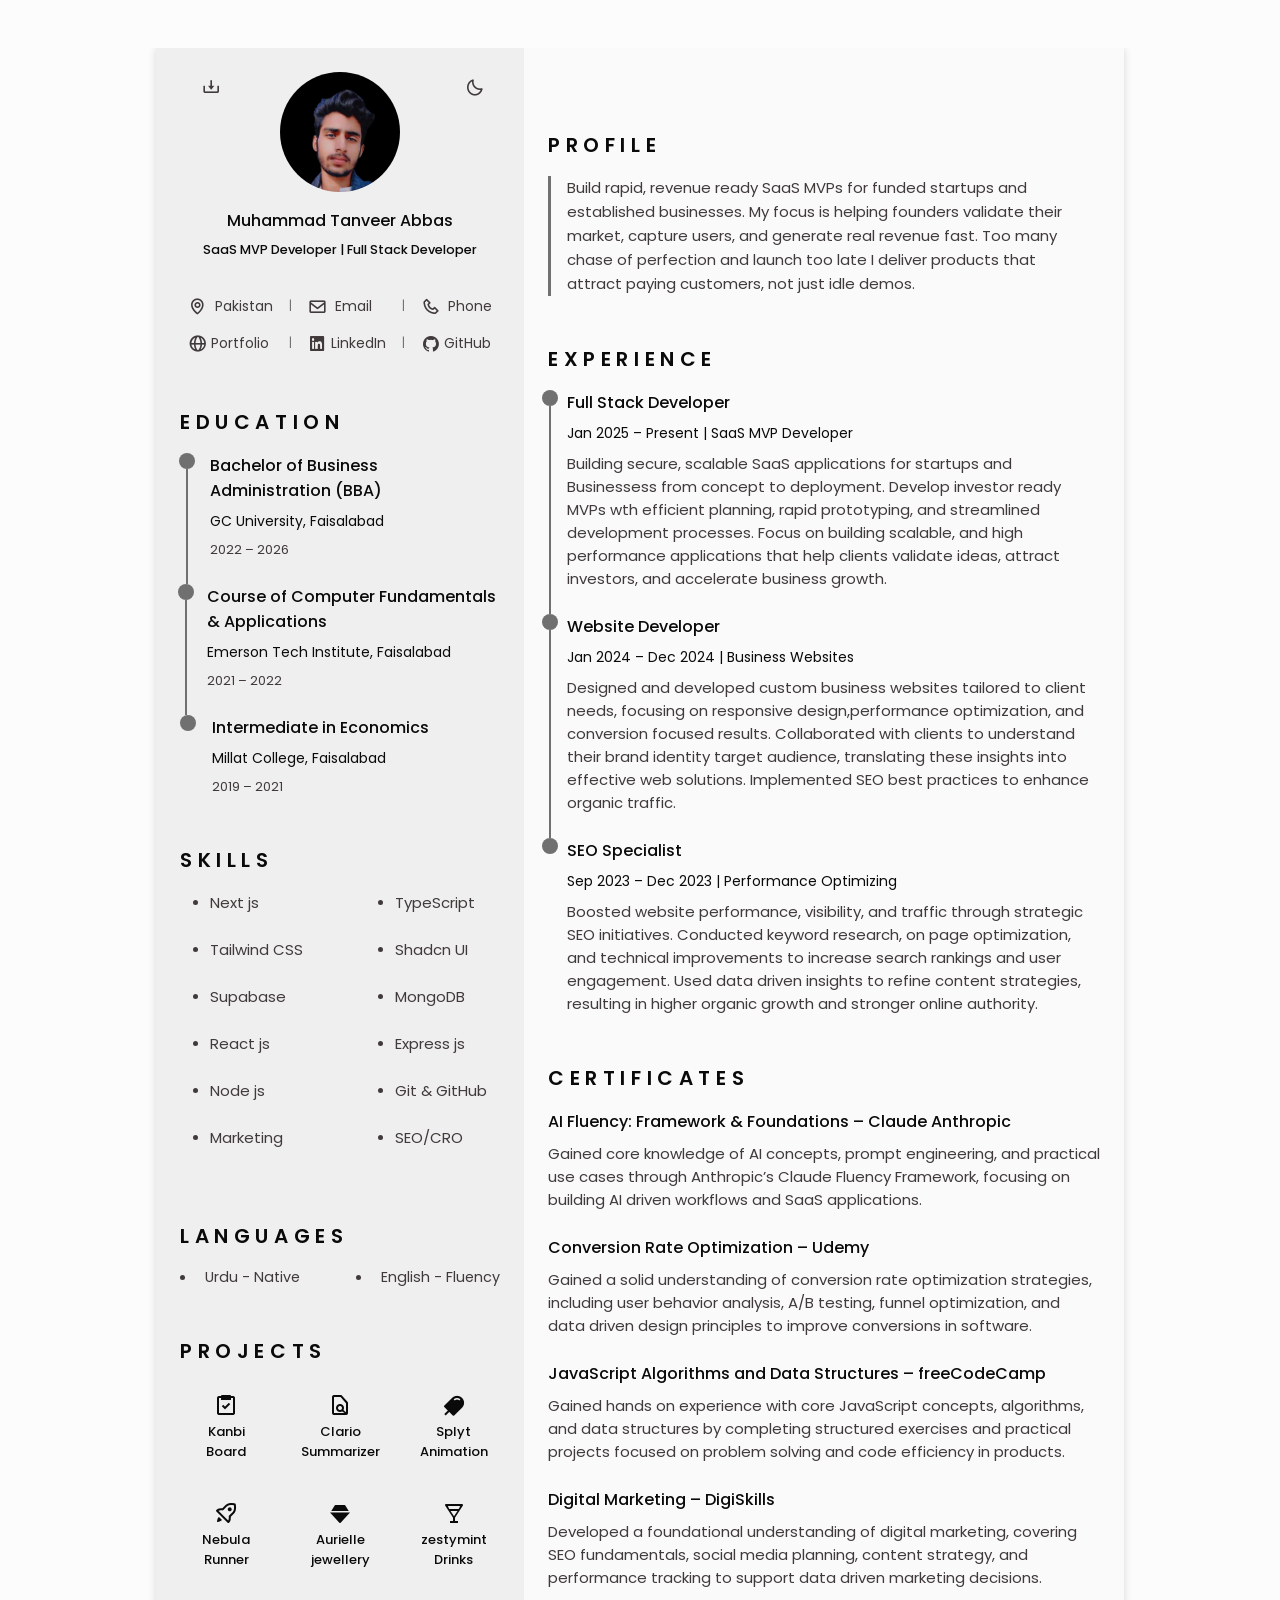
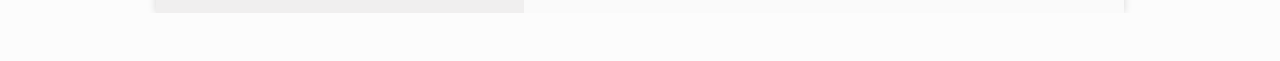
==== commit 2e039522: "Minor Updates" ====
--- a/index.html
+++ b/index.html
@@ -139,7 +139,7 @@
                             <div class="education__data bd-grid">
                                 <h3 class="education__title">Bachelor of Business Administration (BBA)</h3>
                                 <span class="education__studies">GC University, Faisalabad</span>
-                                <span class="education__year">2022 – 2026 (Expected)</span>
+                                <span class="education__year">2022 – 2026</span>
                             </div>
                         </div>
 
@@ -233,10 +233,10 @@
                     <div class="languages__container">
                         <ul class="languages__content bd-grid">
                             <li class="languages__name">
-                                <span class="languages__circle"></span> Urdu – Native
+                                <span class="languages__circle"></span> Urdu - Native
                             </li>
                             <li class="languages__name">
-                                <span class="languages__circle"></span> English – Fluency
+                                <span class="languages__circle"></span> English - Fluency
                             </li>
                         </ul>
                     </div>
@@ -256,10 +256,10 @@
                             <i class='bx bx-file-find projects__icon'></i>
                             <span class="projects__name">Clario Summarizer</span>
                         </a>
-                        <a href="https://cortexreach.vercel.app/" target="_blank" rel="noopener noreferrer"
-                            class="projects__item">
-                            <i class='bx bx-mail-send projects__icon'></i>
-                            <span class="projects__name">Cortex Mails</span>
+                        <a href="https://splyt-awwwards-website.vercel.app/" target="_blank" rel="noopener noreferrer"
+                            class="projects__item">
+                            <i class='bx bxs-popsicle projects__icon'></i>
+                            <span class="projects__name">Splyt Animation</span>
                         </a>
                         <a href="https://nebula-space-runner.vercel.app/" target="_blank" rel="noopener noreferrer"
                             class="projects__item">
--- a/styles.css
+++ b/styles.css
@@ -560,6 +560,9 @@
 .experience__time {
   padding-right: 1rem;
   min-width: 16px;
+  display: flex;
+  flex-direction: column;
+  align-items: center;
 }
 
 .education__rounder,
@@ -570,7 +573,6 @@
   height: 16px;
   background-color: var(--text-color-light);
   border-radius: 50%;
-  margin-top: .25rem;
   flex-shrink: 0;
 }
 
@@ -578,9 +580,10 @@
 .experience__line {
   display: block;
   width: 2px;
-  height: 100%;
+  flex: 1;
   background-color: var(--text-color-light);
-  transform: translate(7px, 0);
+  padding-bottom: 1.5rem;
+  margin-bottom: -1.5rem;
 }
 
 .education__data,
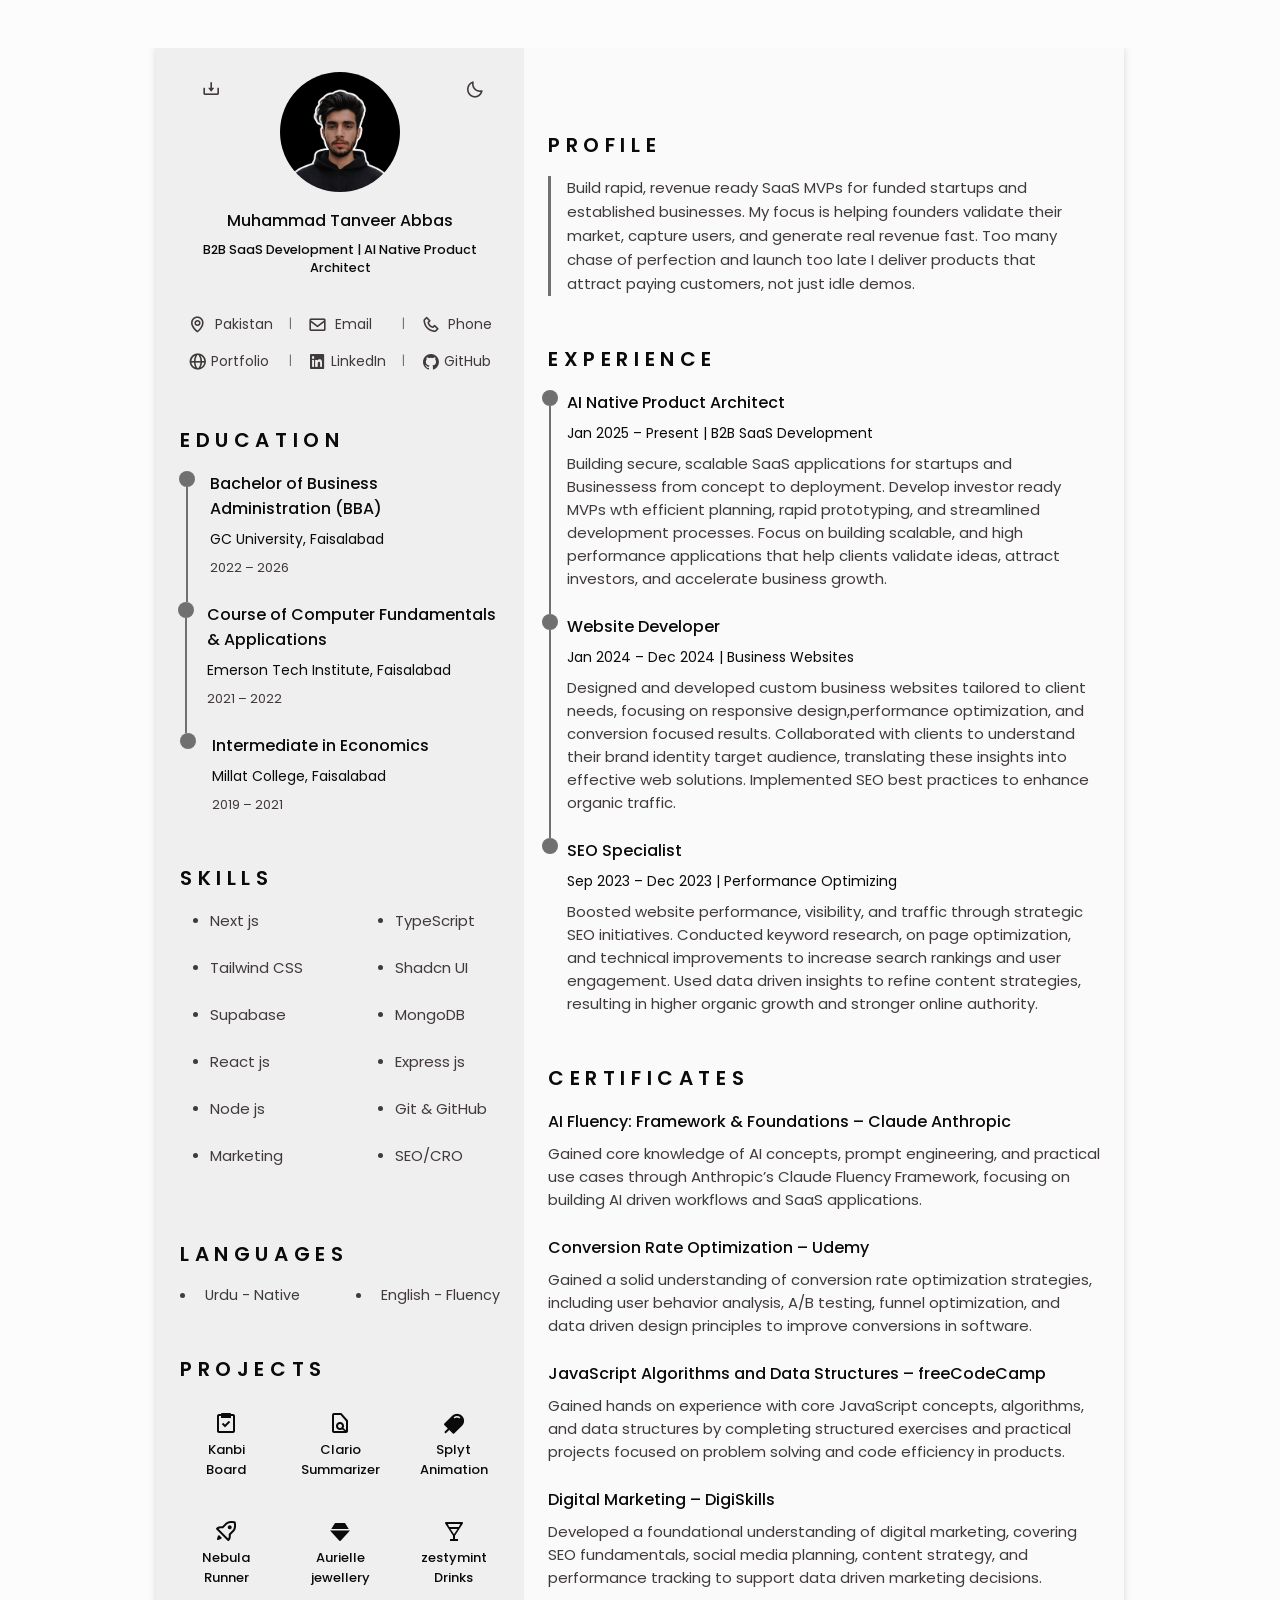
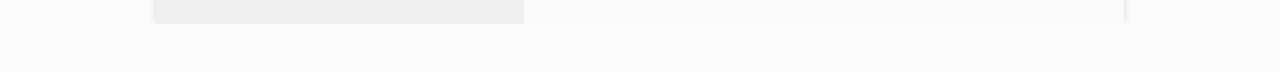
==== commit 9b4c3ff6: "Minor Updates" ====
--- a/index.html
+++ b/index.html
@@ -5,10 +5,87 @@
     <meta charset="UTF-8">
     <meta name="viewport" content="width=device-width, initial-scale=1.0">
     <link rel="stylesheet" href="https://cdn.jsdelivr.net/npm/boxicons@latest/css/boxicons.min.css">
-    <link rel="shortcut icon" href="/assets/favicon.ico" type="image/x-icon">
+    <link rel="icon" type="image/png" href="/assets/Fevicon.png">
+    <link rel="apple-touch-icon" href="/assets/My%20PFP.png">
     <link rel="stylesheet" href="/styles.css">
 
-    <title>Tanveer - Resume</title>
+    <!--===== SEO =====-->
+    <title>Muhammad Tanveer Abbas | B2B SaaS Development & AI Native Product Architect</title>
+    <meta name="description"
+        content="Resume of Muhammad Tanveer Abbas, an AI Native Product Architect focused on B2B SaaS Development in Pakistan, building production ready apps with Next.js, TypeScript, Supabase and AI.">
+    <meta name="keywords"
+        content="Muhammad Tanveer Abbas, B2B SaaS Development, AI Native Product Architect, Next.js Developer, React Developer, TypeScript, Supabase, AI Integration, SEO, Pakistan, Resume">
+    <meta name="author" content="Muhammad Tanveer Abbas">
+    <meta name="robots" content="index, follow">
+    <meta name="theme-color" content="#FCFCFC">
+    <link rel="canonical" href="https://tanveer-resume.netlify.app/">
+
+    <!--===== OPEN GRAPH =====-->
+    <meta property="og:type" content="profile">
+    <meta property="og:url" content="https://tanveer-resume.netlify.app/">
+    <meta property="og:site_name" content="Tanveer Resume">
+    <meta property="og:title" content="Muhammad Tanveer Abbas | B2B SaaS Development & AI Native Product Architect">
+    <meta property="og:description"
+        content="Resume of Muhammad Tanveer Abbas, an AI Native Product Architect focused on B2B SaaS Development in Pakistan, building production ready apps with Next.js, TypeScript, Supabase and AI.">
+    <meta property="og:image" content="https://tanveer-resume.netlify.app/assets/og-image.png">
+    <meta property="og:image:width" content="1200">
+    <meta property="og:image:height" content="630">
+    <meta property="og:image:type" content="image/png">
+    <meta property="og:image:alt" content="Muhammad Tanveer Abbas, B2B SaaS Development and AI Native Product Architect">
+    <meta property="profile:first_name" content="Muhammad Tanveer">
+    <meta property="profile:last_name" content="Abbas">
+
+    <!--===== TWITTER CARD =====-->
+    <meta name="twitter:card" content="summary_large_image">
+    <meta name="twitter:title" content="Muhammad Tanveer Abbas | B2B SaaS Development & AI Native Product Architect">
+    <meta name="twitter:description"
+        content="Resume of Muhammad Tanveer Abbas, an AI Native Product Architect focused on B2B SaaS Development in Pakistan, building production ready apps with Next.js, TypeScript, Supabase and AI.">
+    <meta name="twitter:image" content="https://tanveer-resume.netlify.app/assets/og-image.png">
+    <meta name="twitter:image:alt" content="Muhammad Tanveer Abbas, B2B SaaS Development and AI Native Product Architect">
+
+    <!--===== SCHEMA.ORG =====-->
+    <script type="application/ld+json">
+        {
+            "@context": "https://schema.org",
+            "@type": "Person",
+            "name": "Muhammad Tanveer Abbas",
+            "url": "https://tanveer-resume.netlify.app/",
+            "image": "https://tanveer-resume.netlify.app/assets/My%20PFP.png",
+            "jobTitle": "AI Native Product Architect and B2B SaaS Development",
+            "email": "mailto:muhammadtanveerabbas.contact@gmail.com",
+            "telephone": "+92-305-3078763",
+            "address": {
+                "@type": "PostalAddress",
+                "addressCountry": "PK"
+            },
+            "alumniOf": {
+                "@type": "CollegeOrUniversity",
+                "name": "GC University Faisalabad"
+            },
+            "knowsAbout": [
+                "AI Native Product Architecture",
+                "B2B SaaS Development",
+                "Next.js",
+                "React",
+                "TypeScript",
+                "Node.js",
+                "Express.js",
+                "Tailwind CSS",
+                "Shadcn UI",
+                "Supabase",
+                "MongoDB",
+                "SEO",
+                "Conversion Rate Optimization",
+                "AI Integration"
+            ],
+            "knowsLanguage": ["ur", "en"],
+            "sameAs": [
+                "https://www.linkedin.com/in/muhammadtanveerabbas",
+                "https://github.com/muhammadTanveerAbbas",
+                "https://muhammadtanveerabbas.vercel.app/"
+            ]
+        }
+    </script>
 </head>
 
 <body>
@@ -67,15 +144,15 @@
                 <section class="home" id="home">
                     <div class="home__container section bd-grid">
                         <div class="home__data bd-grid">
-                            <!-- Download CV button -->
-                            <button id="download-button" title="Download CV">
+                            <!-- Download Resume button -->
+                            <button id="download-button" title="Download Resume">
                                 <i class="bx bx-download"></i>
                             </button>
 
-                            <img src="assets/Me.jpg" alt="" class="home__img">
+                            <img src="assets/My%20PFP.png" alt="Muhammad Tanveer Abbas" class="home__img">
 
                             <h1 class="home__title">Muhammad Tanveer Abbas</h1>
-                            <h3 class="home__profession">SaaS MVP Developer | Full Stack Developer</h3>
+                            <h3 class="home__profession">B2B SaaS Development | AI Native Product Architect</h3>
                         </div>
 
 
@@ -309,15 +386,15 @@
 
                     <div class="experience__container bd-grid">
 
-                        <!-- Full Stack Developer -->
+                        <!-- AI Native Product Architect -->
                         <div class="experience__content">
                             <div class="experience__time">
                                 <span class="experience__rounder"></span>
                                 <span class="experience__line"></span>
                             </div>
                             <div class="experience__data bd-grid">
-                                <h3 class="experience__title">Full Stack Developer</h3>
-                                <span class="experience__company">Jan 2025 – Present | SaaS MVP Developer</span>
+                                <h3 class="experience__title">AI Native Product Architect</h3>
+                                <span class="experience__company">Jan 2025 – Present | B2B SaaS Development</span>
 
                                 <p class="experience__description">
                                     Building secure, scalable SaaS applications for startups and Businessess from
